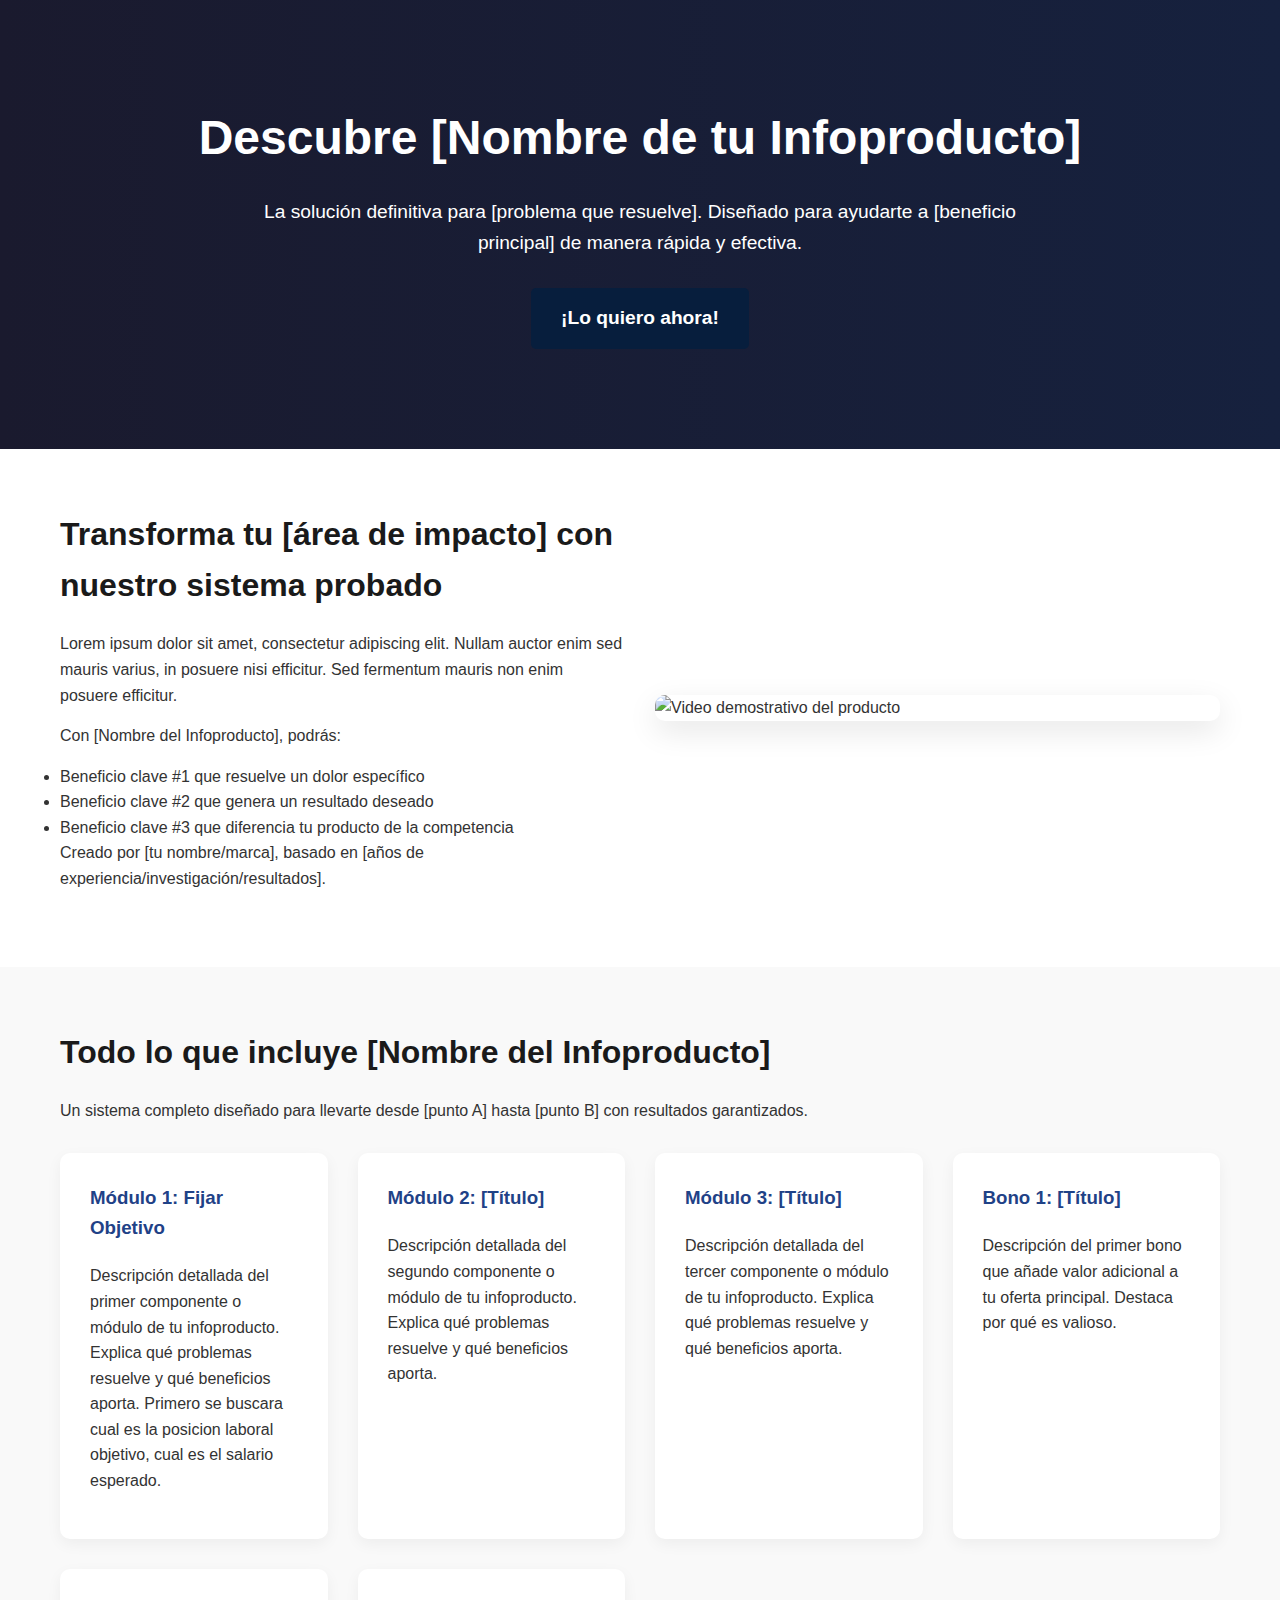
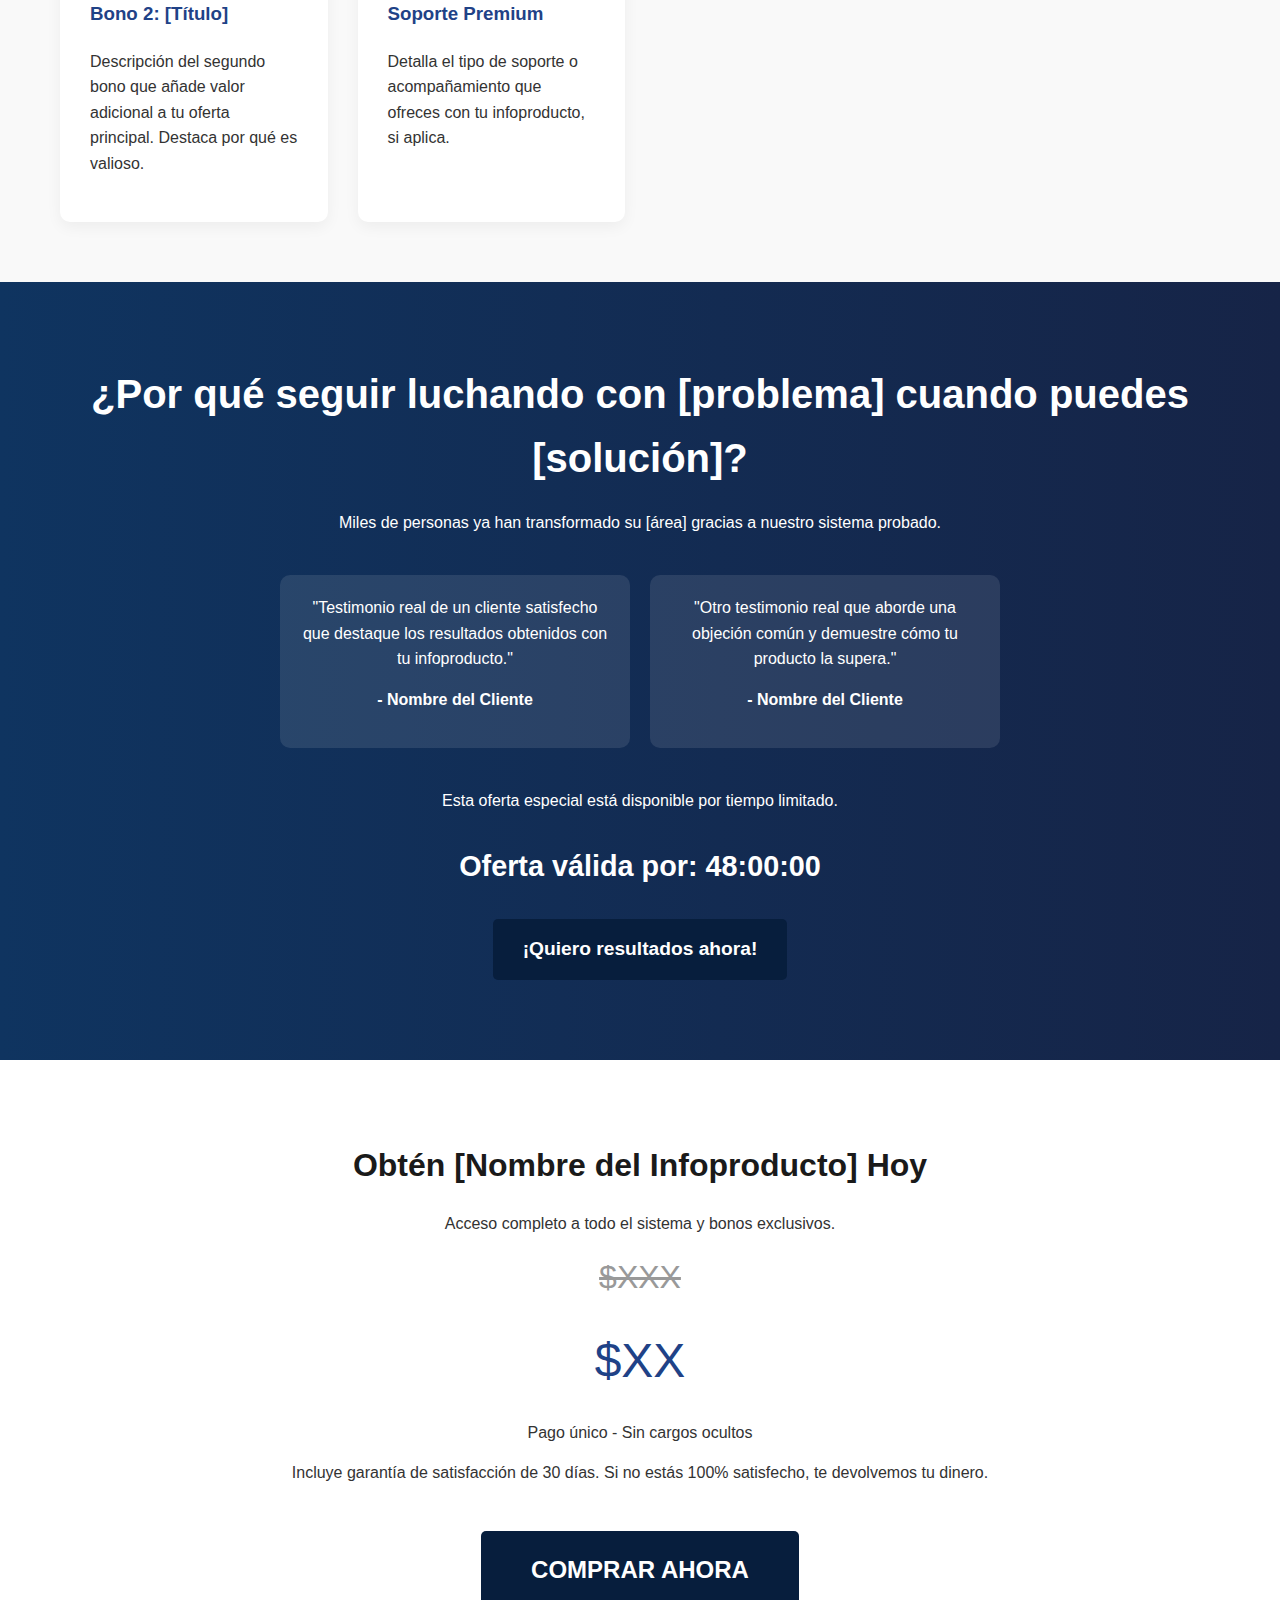
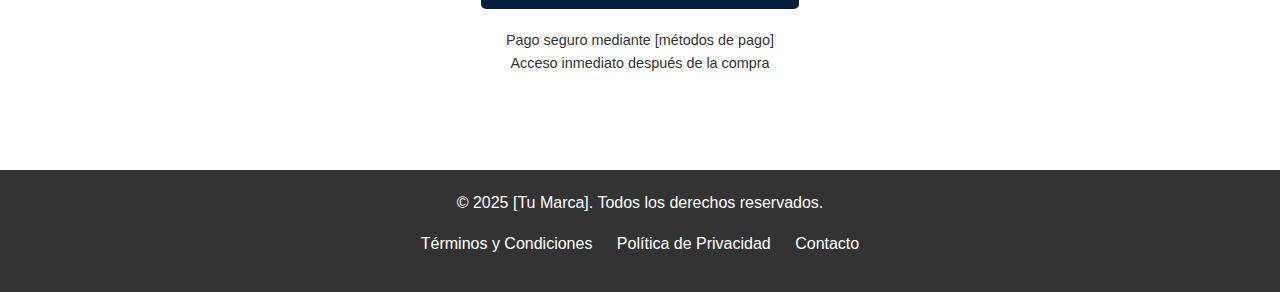
==== index.html @ cf6a6bdf "first commit" ====
<!DOCTYPE html>
<html lang="es">
<head>
    <meta charset="UTF-8">
    <meta name="viewport" content="width=device-width, initial-scale=1.0">
    <title>Tu Infoproducto - La Solución que Buscabas</title>
    <link rel="stylesheet" href="styles.css">
</head>
<body>
    <!-- Hero Section -->
    <section class="hero">
        <div class="container">
            <h1>Descubre [Nombre de tu Infoproducto]</h1>
            <p>La solución definitiva para [problema que resuelve]. Diseñado para ayudarte a [beneficio principal] de manera rápida y efectiva.</p>
            <a href="#buy" class="btn">¡Lo quiero ahora!</a>
        </div>
    </section>
    
    <!-- Product Section -->
    <section id="product">
        <div class="container">
            <div class="product">
                <div class="product-info">
                    <h2>Transforma tu [área de impacto] con nuestro sistema probado</h2>
                    <p>Lorem ipsum dolor sit amet, consectetur adipiscing elit. Nullam auctor enim sed mauris varius, in posuere nisi efficitur. Sed fermentum mauris non enim posuere efficitur.</p>
                    <p>Con [Nombre del Infoproducto], podrás:</p>
                    <ul>
                        <li>Beneficio clave #1 que resuelve un dolor específico</li>
                        <li>Beneficio clave #2 que genera un resultado deseado</li>
                        <li>Beneficio clave #3 que diferencia tu producto de la competencia</li>
                    </ul>
                    <p>Creado por [tu nombre/marca], basado en [años de experiencia/investigación/resultados].</p>
                </div>
                <div class="product-video">
                    <!-- Aquí puedes insertar tu video demostrativo -->
                    <img src="/api/placeholder/600/400" alt="Video demostrativo del producto" style="width: 100%; height: auto;">
                    <!-- Cuando tengas tu video, reemplaza la imagen por:
                    <iframe width="560" height="315" src="https://www.youtube.com/embed/tu-id-de-video" frameborder="0" allow="accelerometer; autoplay; clipboard-write; encrypted-media; gyroscope; picture-in-picture" allowfullscreen></iframe>
                    -->
                </div>
            </div>
        </div>
    </section>
    
    <!-- Details Section -->
    <section id="details" class="details">
        <div class="container">
            <h2>Todo lo que incluye [Nombre del Infoproducto]</h2>
            <p>Un sistema completo diseñado para llevarte desde [punto A] hasta [punto B] con resultados garantizados.</p>
            
            <div class="features">
                <div class="feature">
                    <h3>Módulo 1: Fijar Objetivo</h3>
                    <p>Descripción detallada del primer componente o módulo de tu infoproducto. Explica qué problemas resuelve y qué beneficios aporta.
                        Primero se buscara cual es la posicion laboral objetivo, cual es el salario esperado.
                    </p>
                </div>
                <div class="feature">
                    <h3>Módulo 2: [Título]</h3>
                    <p>Descripción detallada del segundo componente o módulo de tu infoproducto. Explica qué problemas resuelve y qué beneficios aporta.</p>
                </div>
                <div class="feature">
                    <h3>Módulo 3: [Título]</h3>
                    <p>Descripción detallada del tercer componente o módulo de tu infoproducto. Explica qué problemas resuelve y qué beneficios aporta.</p>
                </div>
                <div class="feature">
                    <h3>Bono 1: [Título]</h3>
                    <p>Descripción del primer bono que añade valor adicional a tu oferta principal. Destaca por qué es valioso.</p>
                </div>
                <div class="feature">
                    <h3>Bono 2: [Título]</h3>
                    <p>Descripción del segundo bono que añade valor adicional a tu oferta principal. Destaca por qué es valioso.</p>
                </div>
                <div class="feature">
                    <h3>Soporte Premium</h3>
                    <p>Detalla el tipo de soporte o acompañamiento que ofreces con tu infoproducto, si aplica.</p>
                </div>
            </div>
        </div>
    </section>
    
    <!-- Hook Section -->
    <section id="hook" class="hook">
        <div class="container">
            <h2>¿Por qué seguir luchando con [problema] cuando puedes [solución]?</h2>
            <p>Miles de personas ya han transformado su [área] gracias a nuestro sistema probado.</p>
            
            <div class="testimonials">
                <div class="testimonial">
                    <p>"Testimonio real de un cliente satisfecho que destaque los resultados obtenidos con tu infoproducto."</p>
                    <p><strong>- Nombre del Cliente</strong></p>
                </div>
                <div class="testimonial">
                    <p>"Otro testimonio real que aborde una objeción común y demuestre cómo tu producto la supera."</p>
                    <p><strong>- Nombre del Cliente</strong></p>
                </div>
            </div>
            
            <p>Esta oferta especial está disponible por tiempo limitado.</p>
            <div class="countdown">
                Oferta válida por: 48:00:00
            </div>
            
            <a href="#buy" class="btn">¡Quiero resultados ahora!</a>
        </div>
    </section>
    
    <!-- Buy Section -->
    <section id="buy" class="buy">
        <div class="container">
            <h2>Obtén [Nombre del Infoproducto] Hoy</h2>
            <p>Acceso completo a todo el sistema y bonos exclusivos.</p>
            
            <div class="price-container">
                <span class="original-price">$XXX</span>
                <div class="price">$XX</div>
                <p>Pago único - Sin cargos ocultos</p>
            </div>
            
            <p>Incluye garantía de satisfacción de 30 días. Si no estás 100% satisfecho, te devolvemos tu dinero.</p>
            
            <a href="https://tupagina.com/pago" class="btn cta-btn">COMPRAR AHORA</a>
            
            <p style="margin-top: 20px; font-size: 0.9rem;">Pago seguro mediante [métodos de pago]<br>Acceso inmediato después de la compra</p>
        </div>
    </section>
    
    <!-- Footer -->
    <footer>
        <div class="container">
            <p>© 2025 [Tu Marca]. Todos los derechos reservados.</p>
            <p>
                <a href="#">Términos y Condiciones</a>
                <a href="#">Política de Privacidad</a>
                <a href="#">Contacto</a>
            </p>
        </div>
    </footer>

    <script src="scripts.js"></script>
</body>
</html>
---- styles.css ----
/* Estilos generales */
* {
    margin: 0;
    padding: 0;
    box-sizing: border-box;
    font-family: 'Segoe UI', Tahoma, Geneva, Verdana, sans-serif;
}

body {
    color: #333;
    line-height: 1.6;
}

.container {
    max-width: 1200px;
    margin: 0 auto;
    padding: 0 20px;
}

section {
    padding: 60px 0;
}

h1, h2, h3 {
    margin-bottom: 20px;
    color: #1a1a1a;
}

h1 {
    font-size: 2.5rem;
}

h2 {
    font-size: 2rem;
}

p {
    margin-bottom: 15px;
}

.btn {
    display: inline-block;
    background-color: #071e3d;
    color: white;
    padding: 15px 30px;
    text-decoration: none;
    font-weight: bold;
    border-radius: 5px;
    font-size: 1.2rem;
    transition: all 0.3s ease;
    border: none;
    cursor: pointer;
    text-align: center;
}

.btn:hover {
    background-color: #1f4287;
    transform: translateY(-3px);
    box-shadow: 0 5px 15px rgba(0,0,0,0.2);
}

/* Estilos del hero */
.hero {
    background: linear-gradient(to right, #1a1a2e, #16213e);
    color: white;
    text-align: center;
    padding: 100px 0;
}

.hero h1 {
    color: white;
    font-size: 3rem;
    margin-bottom: 20px;
}

.hero p {
    font-size: 1.2rem;
    max-width: 800px;
    margin: 0 auto 30px;
}

/* Sección del producto */
.product {
    display: flex;
    flex-wrap: wrap;
    align-items: center;
    justify-content: space-between;
    gap: 30px;
}

.product-info {
    flex: 1;
    min-width: 300px;
}

.product-video {
    flex: 1;
    min-width: 300px;
    border-radius: 10px;
    overflow: hidden;
    box-shadow: 0 10px 30px rgba(0,0,0,0.1);
}

/* Sección de detalles */
.details {
    background-color: #f9f9f9;
}

.features {
    display: grid;
    grid-template-columns: repeat(auto-fit, minmax(250px, 1fr));
    gap: 30px;
    margin-top: 30px;
}

.feature {
    background-color: white;
    padding: 30px;
    border-radius: 10px;
    box-shadow: 0 5px 15px rgba(0,0,0,0.05);
    transition: transform 0.3s ease;
}

.feature:hover {
    transform: translateY(-10px);
}

.feature h3 {
    color: #1f4287;
}

/* Sección de gancho */
.hook {
    text-align: center;
    background: linear-gradient(to right, #0f3460, #162447);
    color: white;
    padding: 80px 0;
}

.hook h2 {
    color: white;
    font-size: 2.5rem;
}

.testimonials {
    display: flex;
    flex-wrap: wrap;
    justify-content: center;
    gap: 20px;
    margin: 40px 0;
}

.testimonial {
    background-color: rgba(255, 255, 255, 0.1);
    padding: 20px;
    border-radius: 10px;
    max-width: 350px;
}

.countdown {
    margin: 30px 0;
    font-size: 1.8rem;
    font-weight: bold;
}

/* Sección de compra */
.buy {
    text-align: center;
    padding: 80px 0;
}

.price {
    font-size: 3rem;
    margin: 20px 0;
    color: #1f4287;
}

.original-price {
    text-decoration: line-through;
    color: #999;
    font-size: 2rem;
}

.cta-btn {
    font-size: 1.5rem;
    padding: 20px 50px;
    margin-top: 30px;
}

/* Footer */
footer {
    background-color: #333;
    color: white;
    padding: 20px 0;
    text-align: center;
}

footer a {
    color: white;
    margin: 0 10px;
    text-decoration: none;
}

/* Responsive */
@media (max-width: 768px) {
    section {
        padding: 40px 0;
    }
    
    h1 {
        font-size: 2rem;
    }
    
    h2 {
        font-size: 1.5rem;
    }
    
    .hero {
        padding: 60px 0;
    }
    
    .product {
        flex-direction: column;
    }
    
    .cta-btn {
        padding: 15px 30px;
    }
}
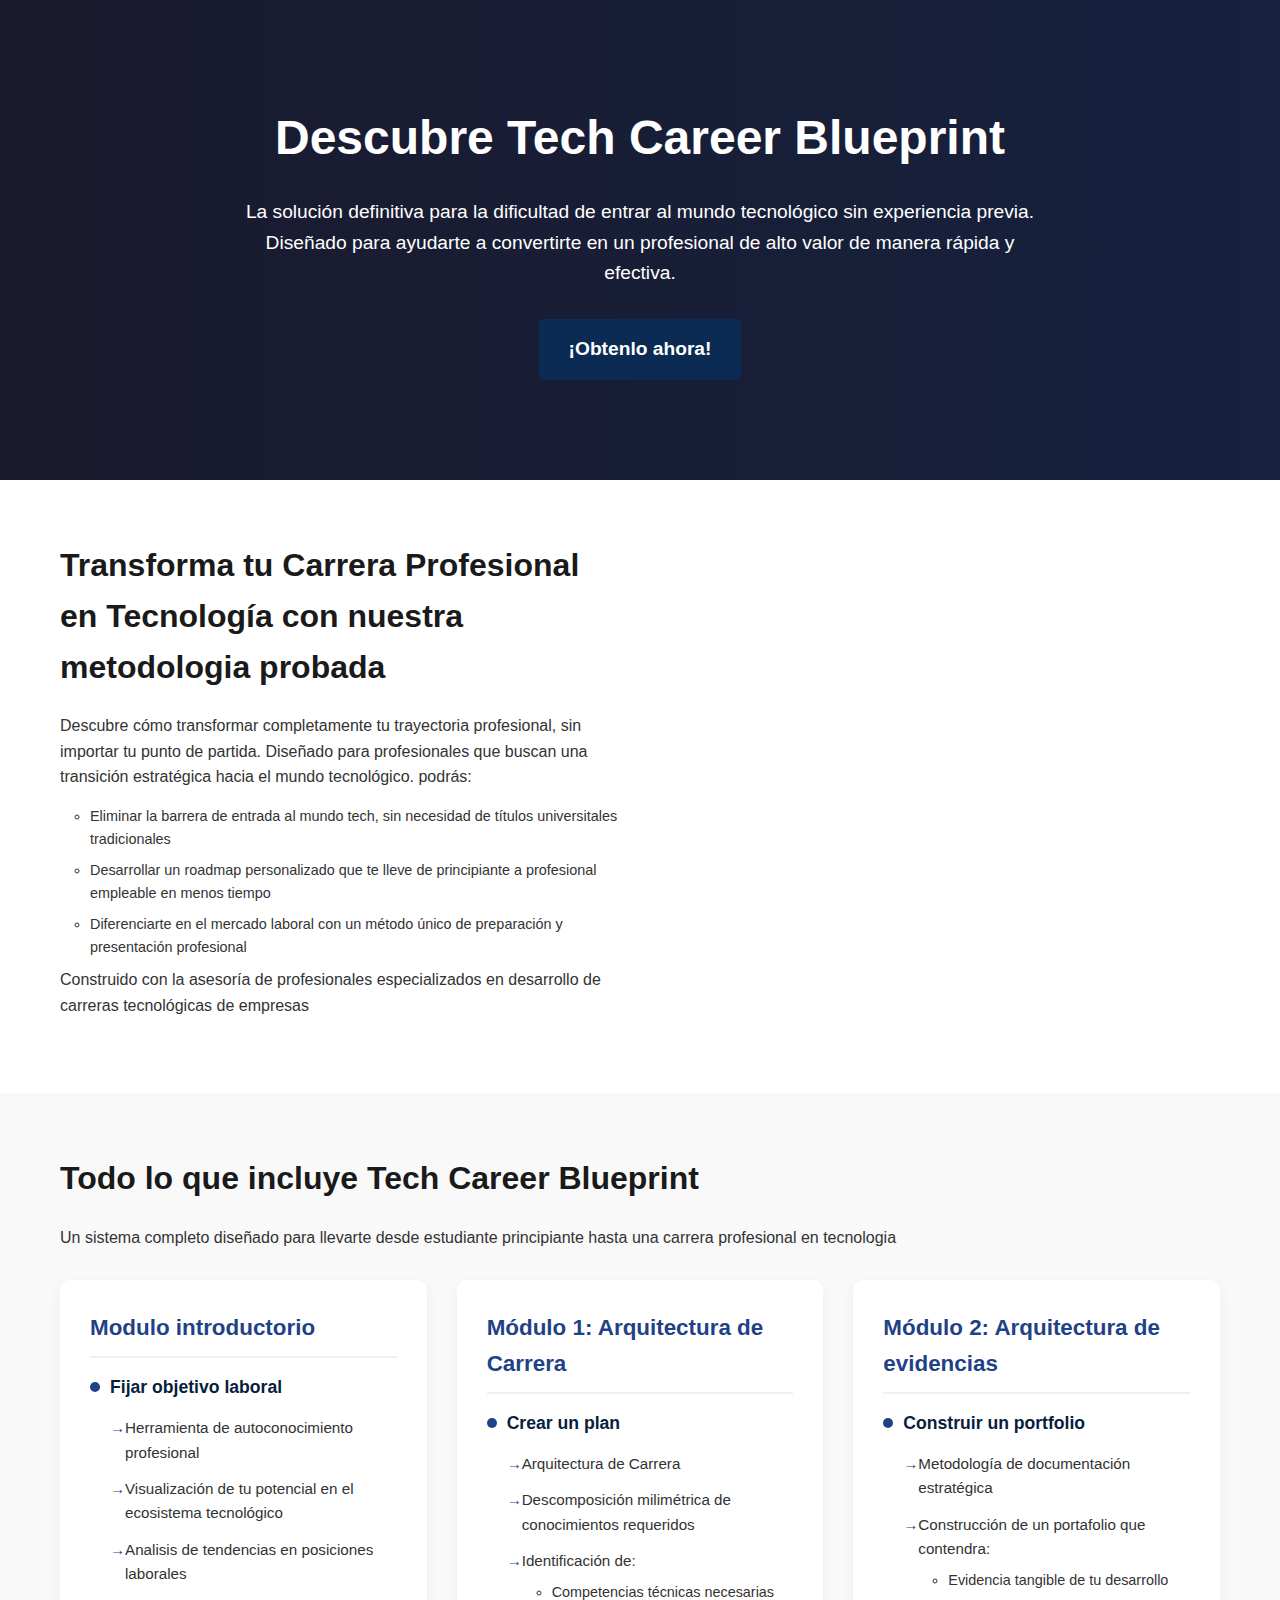
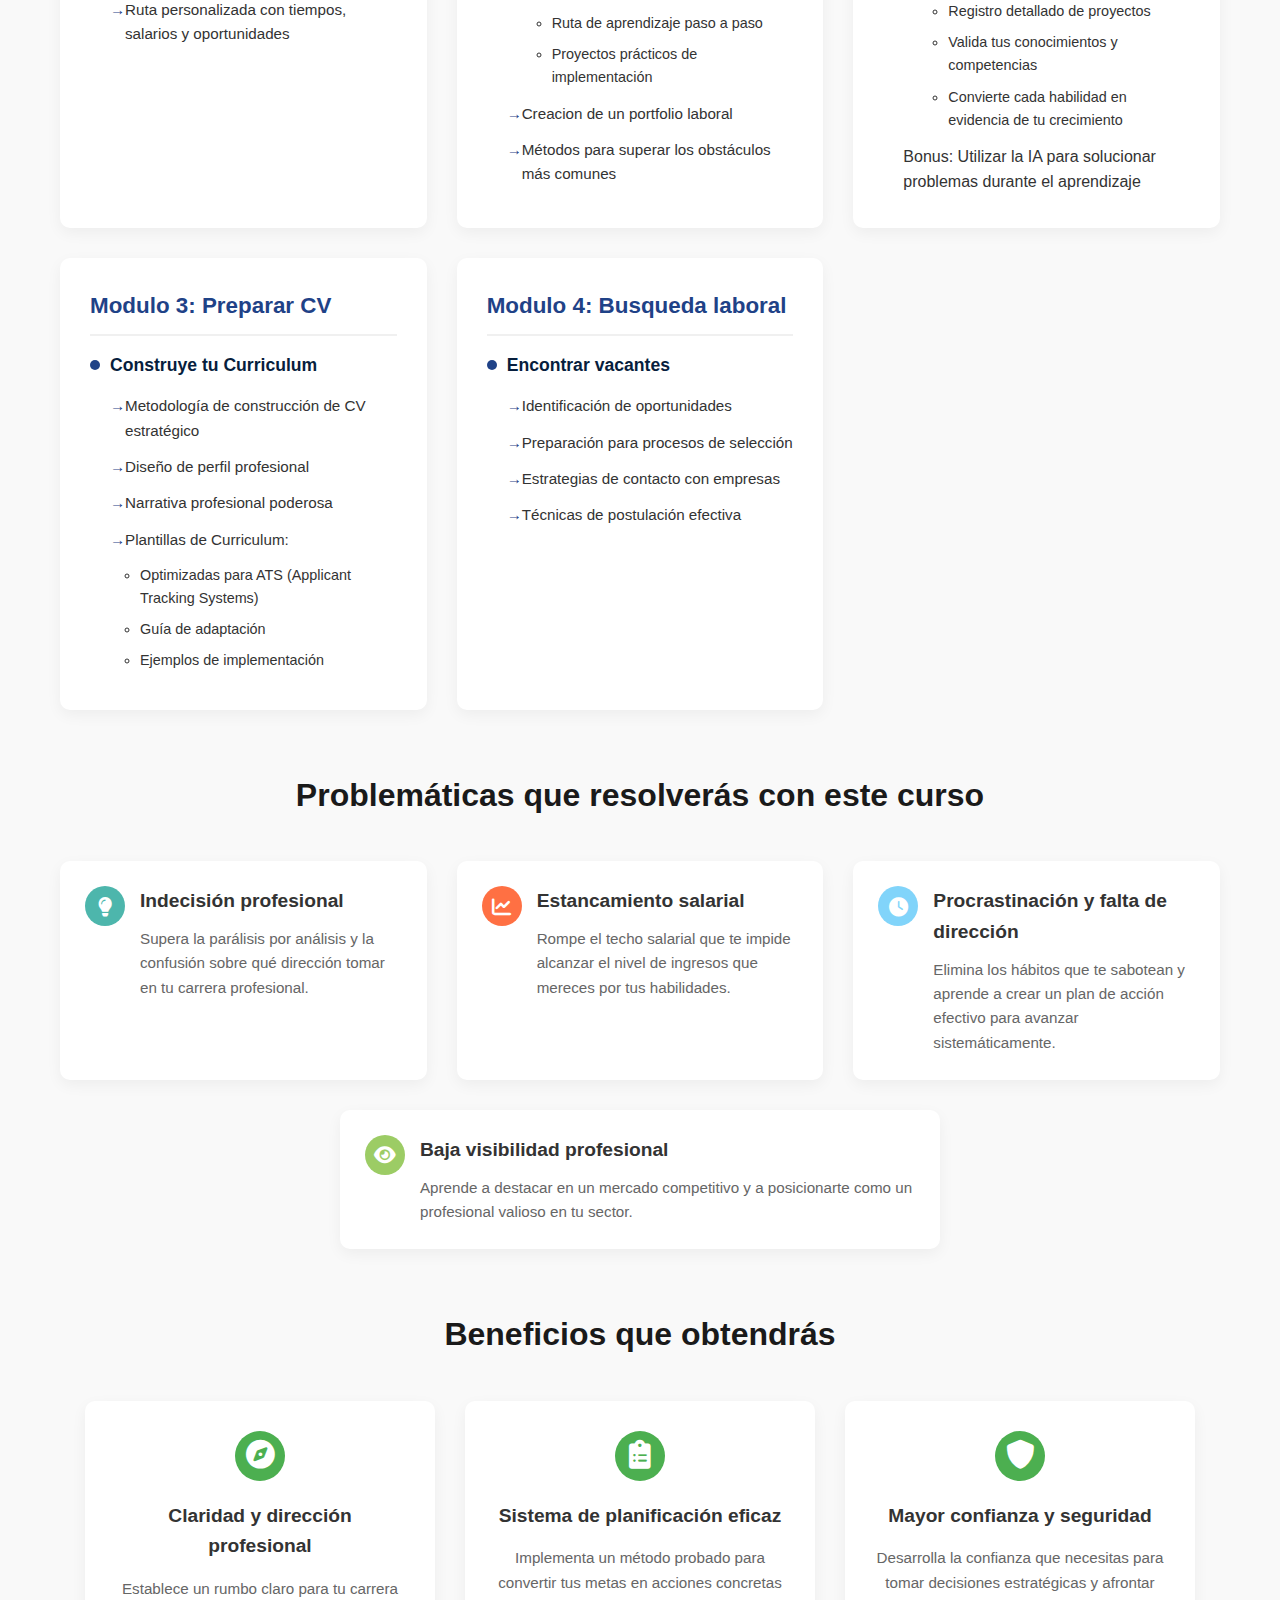
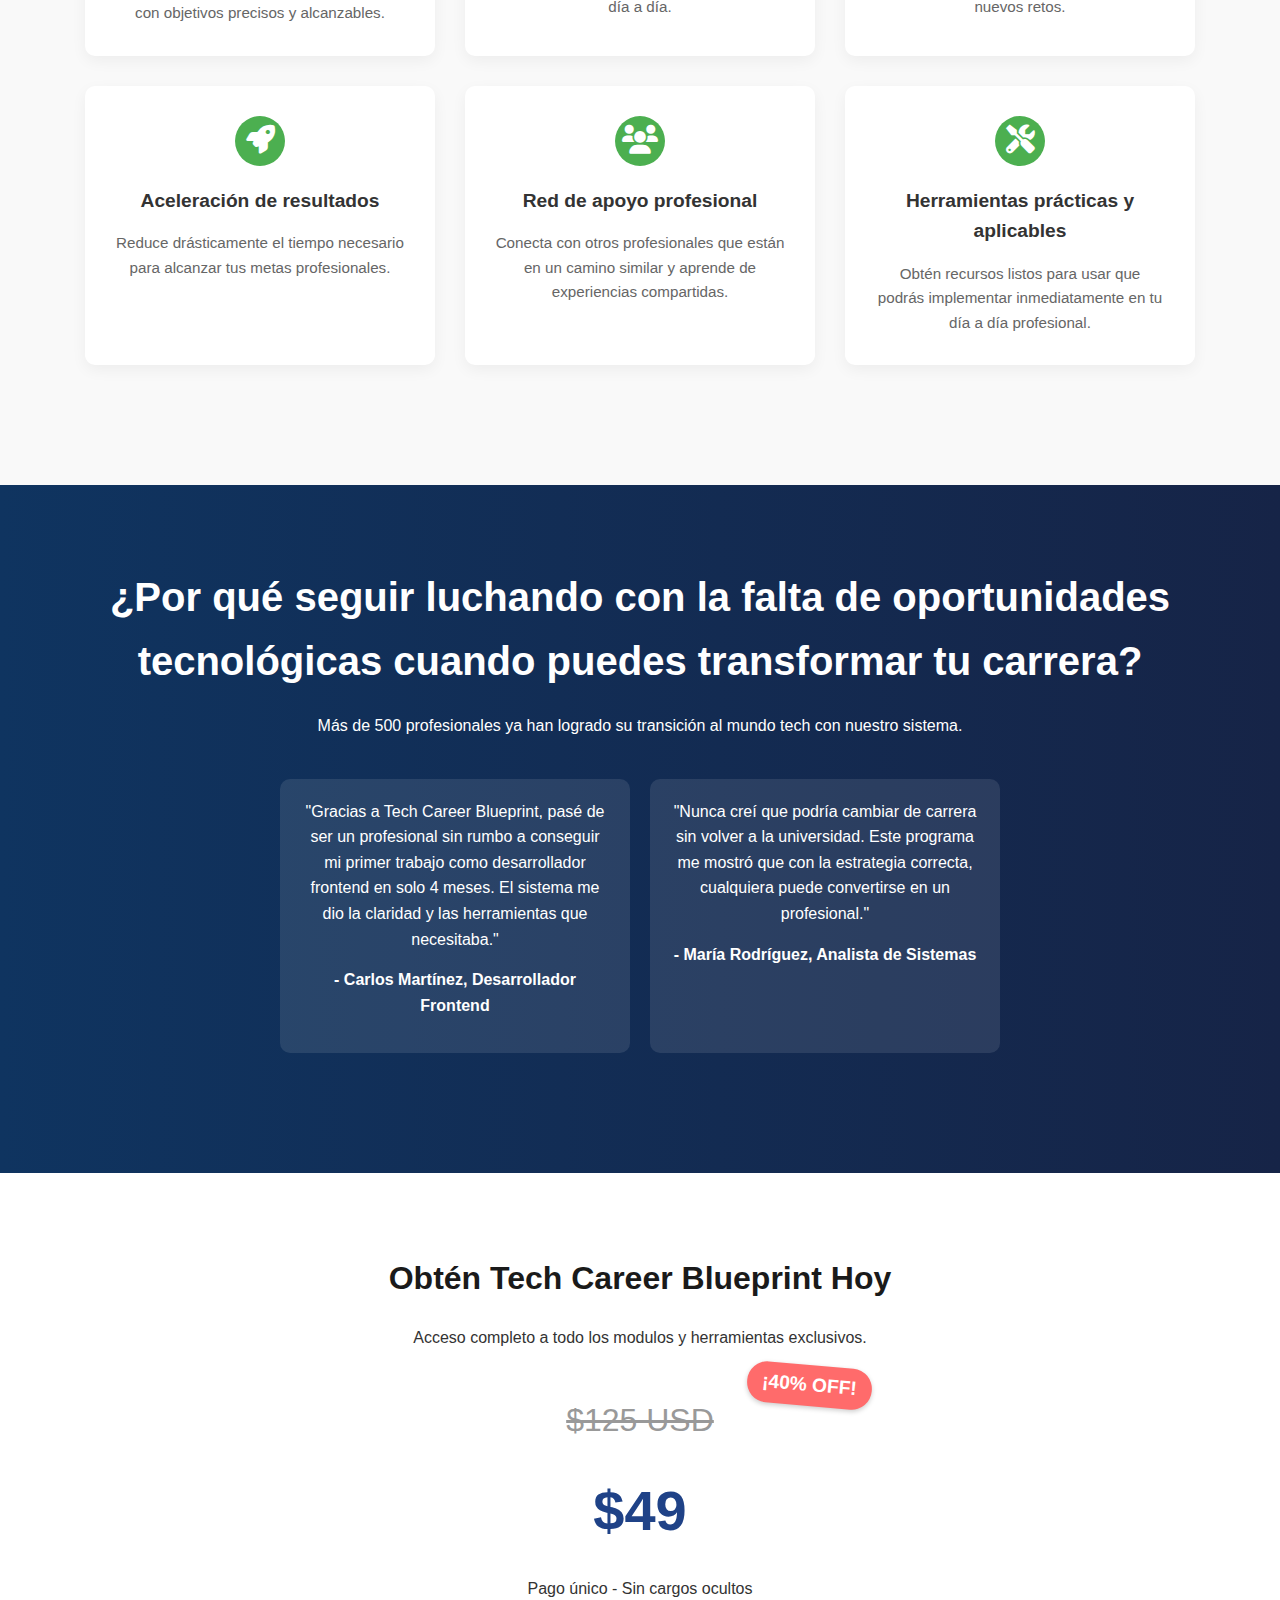
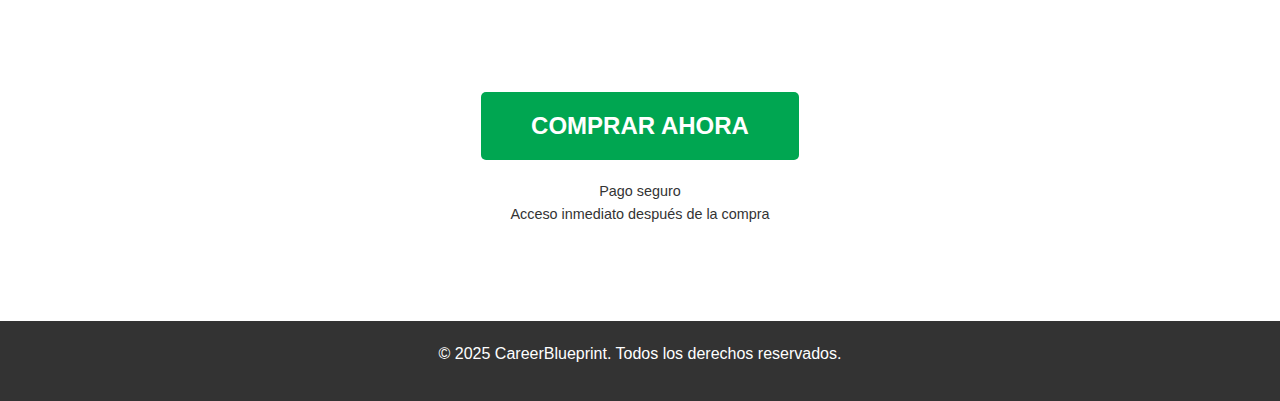
==== commit 72d81509: "pagina con checkout listo" ====
--- a/index.html
+++ b/index.html
@@ -5,14 +5,18 @@
     <meta name="viewport" content="width=device-width, initial-scale=1.0">
     <title>Tu Infoproducto - La Solución que Buscabas</title>
     <link rel="stylesheet" href="styles.css">
+    <!-- En el <head> de tu HTML -->
+<link rel="stylesheet" href="https://cdnjs.cloudflare.com/ajax/libs/font-awesome/6.0.0/css/all.min.css">
+
+
 </head>
 <body>
     <!-- Hero Section -->
     <section class="hero">
         <div class="container">
-            <h1>Descubre [Nombre de tu Infoproducto]</h1>
-            <p>La solución definitiva para [problema que resuelve]. Diseñado para ayudarte a [beneficio principal] de manera rápida y efectiva.</p>
-            <a href="#buy" class="btn">¡Lo quiero ahora!</a>
+            <h1>Descubre Tech Career Blueprint</h1>
+            <p>La solución definitiva para la dificultad de entrar al mundo tecnológico sin experiencia previa. Diseñado para ayudarte a convertirte en un profesional de alto valor de manera rápida y efectiva.</p>
+            <a href="#buy" class="btn-nav">¡Obtenlo ahora!</a>
         </div>
     </section>
     
@@ -21,22 +25,18 @@
         <div class="container">
             <div class="product">
                 <div class="product-info">
-                    <h2>Transforma tu [área de impacto] con nuestro sistema probado</h2>
-                    <p>Lorem ipsum dolor sit amet, consectetur adipiscing elit. Nullam auctor enim sed mauris varius, in posuere nisi efficitur. Sed fermentum mauris non enim posuere efficitur.</p>
-                    <p>Con [Nombre del Infoproducto], podrás:</p>
-                    <ul>
-                        <li>Beneficio clave #1 que resuelve un dolor específico</li>
-                        <li>Beneficio clave #2 que genera un resultado deseado</li>
-                        <li>Beneficio clave #3 que diferencia tu producto de la competencia</li>
+                    <h2>Transforma tu Carrera Profesional en Tecnología con nuestra metodologia probada</h2>
+                    <p>Descubre cómo transformar completamente tu trayectoria profesional, sin importar tu punto de partida. Diseñado para profesionales que buscan una transición estratégica hacia el mundo tecnológico. podrás:</p>
+                    <ul class="submodule-list">
+                        <li>Eliminar la barrera de entrada al mundo tech, sin necesidad de títulos universitales tradicionales</li>
+
+                        <li>Desarrollar un roadmap personalizado que te lleve de principiante a profesional empleable en menos tiempo</li>
+
+                        <li>Diferenciarte en el mercado laboral con un método único de preparación y presentación profesional</li>
                     </ul>
-                    <p>Creado por [tu nombre/marca], basado en [años de experiencia/investigación/resultados].</p>
+                    <p>Construido con la asesoría de profesionales especializados en desarrollo de carreras tecnológicas de empresas</p>
                 </div>
                 <div class="product-video">
-                    <!-- Aquí puedes insertar tu video demostrativo -->
-                    <img src="/api/placeholder/600/400" alt="Video demostrativo del producto" style="width: 100%; height: auto;">
-                    <!-- Cuando tengas tu video, reemplaza la imagen por:
-                    <iframe width="560" height="315" src="https://www.youtube.com/embed/tu-id-de-video" frameborder="0" allow="accelerometer; autoplay; clipboard-write; encrypted-media; gyroscope; picture-in-picture" allowfullscreen></iframe>
-                    -->
                 </div>
             </div>
         </div>
@@ -45,35 +45,170 @@
     <!-- Details Section -->
     <section id="details" class="details">
         <div class="container">
-            <h2>Todo lo que incluye [Nombre del Infoproducto]</h2>
-            <p>Un sistema completo diseñado para llevarte desde [punto A] hasta [punto B] con resultados garantizados.</p>
+            <h2>Todo lo que incluye Tech Career Blueprint</h2>
+            <p>Un sistema completo diseñado para llevarte desde estudiante principiante hasta una carrera profesional en tecnologia</p>
             
             <div class="features">
                 <div class="feature">
-                    <h3>Módulo 1: Fijar Objetivo</h3>
-                    <p>Descripción detallada del primer componente o módulo de tu infoproducto. Explica qué problemas resuelve y qué beneficios aporta.
-                        Primero se buscara cual es la posicion laboral objetivo, cual es el salario esperado.
-                    </p>
-                </div>
-                <div class="feature">
-                    <h3>Módulo 2: [Título]</h3>
-                    <p>Descripción detallada del segundo componente o módulo de tu infoproducto. Explica qué problemas resuelve y qué beneficios aporta.</p>
-                </div>
-                <div class="feature">
-                    <h3>Módulo 3: [Título]</h3>
-                    <p>Descripción detallada del tercer componente o módulo de tu infoproducto. Explica qué problemas resuelve y qué beneficios aporta.</p>
-                </div>
-                <div class="feature">
-                    <h3>Bono 1: [Título]</h3>
-                    <p>Descripción del primer bono que añade valor adicional a tu oferta principal. Destaca por qué es valioso.</p>
-                </div>
-                <div class="feature">
-                    <h3>Bono 2: [Título]</h3>
-                    <p>Descripción del segundo bono que añade valor adicional a tu oferta principal. Destaca por qué es valioso.</p>
-                </div>
-                <div class="feature">
-                    <h3>Soporte Premium</h3>
-                    <p>Detalla el tipo de soporte o acompañamiento que ofreces con tu infoproducto, si aplica.</p>
+                    <h3>Modulo introductorio</h3>
+
+                    <div class="module-content">
+                        <h4>Fijar objetivo laboral</h4>
+                        <ul class="module-list">
+                            <li>Herramienta de autoconocimiento profesional</li>
+                            <li>Visualización de tu potencial en el ecosistema tecnológico</li>
+                            <li>Analisis de tendencias en posiciones laborales</li>
+                            <li>Ruta personalizada con tiempos, salarios y oportunidades</li>
+                        </ul>
+                    </div>
+                </div>
+                <div class="feature">
+                    <h3>Módulo 1: Arquitectura de Carrera</h3>
+                    <div class="module-content">
+                        <h4>Crear un plan </h4>
+                        <ul class="module-list">
+                            <li>Arquitectura de Carrera</li>
+                            <li>Descomposición milimétrica de conocimientos requeridos</li>
+                            <li>Identificación de:
+                                <ul class="submodule-list">
+                                    <li>Competencias técnicas necesarias</li>
+                                    <li>Ruta de aprendizaje paso a paso</li>
+                                    <li>Proyectos prácticos de implementación</li>
+                                </ul>
+                            </li>
+                            <li>Creacion de un portfolio laboral</li>
+                            <li>Métodos para superar los obstáculos más comunes</li>
+                        </ul>
+                    </div>
+                </div>
+                <div class="feature">
+                    <h3>Módulo 2: Arquitectura de evidencias</h3>
+                    <div class="module-content">
+                        <h4>Construir un portfolio</h4>
+                        <ul class="module-list">
+                            <li>Metodología de documentación estratégica</li>
+                            <li>Construcción de un portafolio que contendra:
+                                <ul class="submodule-list">
+                                    <li>Evidencia tangible de tu desarrollo</li>
+                                    <li>Registro detallado de proyectos</li>
+                                    <li>Valida tus conocimientos y competencias</li>
+                                    <li>Convierte cada habilidad en evidencia de tu crecimiento</li>
+                                </ul>
+                            </li>
+                            Bonus: Utilizar la IA para solucionar problemas durante el aprendizaje 
+                        </ul>
+                    </div>
+                </div>
+                <div class="feature">
+                    <h3>Modulo 3: Preparar CV</h3>
+                    <div class="module-content">
+                        <h4>Construye tu Curriculum</h4>
+                        <ul class="module-list">
+                            <li>Metodología de construcción de CV estratégico</li>
+                            <li>Diseño de perfil profesional</li>
+                            <li>Narrativa profesional poderosa</li>
+                            <li>Plantillas de Curriculum:</li>
+                            <ul class="submodule-list">
+                                <li>Optimizadas para ATS (Applicant Tracking Systems)</li>
+                                <li>Guía de adaptación</li>
+                                <li>Ejemplos de implementación</li>
+                            </ul>
+                        </ul>
+                    </div>
+                </div>
+                <div class="feature">
+                    <h3>Modulo 4: Busqueda laboral</h3>
+                    <div class="module-content">
+                        <h4>Encontrar vacantes</h4>
+                        <ul class="module-list">
+                            <li>Identificación de oportunidades</li>
+                            <li>Preparación para procesos de selección</li>
+                            <li>Estrategias de contacto con empresas</li>
+                            <li>Técnicas de postulación efectiva</li>
+                        </ul>
+                    </div>
+                </div>
+            </div>
+            
+            <!-- Nueva sección de problemáticas -->
+            <div class="problems-section">
+                <h2>Problemáticas que resolverás con este curso</h2>
+                <div class="problems-container">
+                    <div class="problem-item">
+                        <div class="problem-icon" style="background-color: #4DB6AC;">
+                            <i class="fas fa-lightbulb"></i>
+                        </div>
+                        <div class="problem-content">
+                            <h3>Indecisión profesional</h3>
+                            <p>Supera la parálisis por análisis y la confusión sobre qué dirección tomar en tu carrera profesional.</p>
+                        </div>
+                    </div>
+                    <div class="problem-item">
+                        <div class="problem-icon" style="background-color: #FF7043;">
+                            <i class="fas fa-chart-line"></i>
+                        </div>
+                        <div class="problem-content">
+                            <h3>Estancamiento salarial</h3>
+                            <p>Rompe el techo salarial que te impide alcanzar el nivel de ingresos que mereces por tus habilidades.</p>
+                        </div>
+                    </div>
+                    <div class="problem-item">
+                        <div class="problem-icon" style="background-color: #81D4FA;">
+                            <i class="fas fa-clock"></i>
+                        </div>
+                        <div class="problem-content">
+                            <h3>Procrastinación y falta de dirección</h3>
+                            <p>Elimina los hábitos que te sabotean y aprende a crear un plan de acción efectivo para avanzar sistemáticamente.</p>
+                        </div>
+                    </div>
+                    <div class="problem-item problem-item-centered">
+                        <div class="problem-icon" style="background-color: #9CCC65;">
+                            <i class="fas fa-eye"></i>
+                        </div>
+                        <div class="problem-content">
+                            <h3>Baja visibilidad profesional</h3>
+                            <p>Aprende a destacar en un mercado competitivo y a posicionarte como un profesional valioso en tu sector.</p>
+                        </div>
+                    </div>
+                </div>
+            </div>
+
+
+            
+            <!-- Nueva sección de beneficios -->
+            <div class="benefits-section">
+                <h2>Beneficios que obtendrás</h2>
+                <div class="benefits-container">
+                    <div class="benefit-item">
+                        <div class="benefit-icon"><i class="fas fa-compass"></i></div>
+                        <h3>Claridad y dirección profesional</h3>
+                        <p>Establece un rumbo claro para tu carrera con objetivos precisos y alcanzables.</p>
+                    </div>
+                    <div class="benefit-item">
+                        <div class="benefit-icon"><i class="fas fa-clipboard-list"></i></div>
+                        <h3>Sistema de planificación eficaz</h3>
+                        <p>Implementa un método probado para convertir tus metas en acciones concretas día a día.</p>
+                    </div>
+                    <div class="benefit-item">
+                        <div class="benefit-icon"><i class="fas fa-shield-alt"></i></div>
+                        <h3>Mayor confianza y seguridad</h3>
+                        <p>Desarrolla la confianza que necesitas para tomar decisiones estratégicas y afrontar nuevos retos.</p>
+                    </div>
+                    <div class="benefit-item">
+                        <div class="benefit-icon"><i class="fas fa-rocket"></i></div>
+                        <h3>Aceleración de resultados</h3>
+                        <p>Reduce drásticamente el tiempo necesario para alcanzar tus metas profesionales.</p>
+                    </div>
+                    <div class="benefit-item">
+                        <div class="benefit-icon"><i class="fas fa-users"></i></div>
+                        <h3>Red de apoyo profesional</h3>
+                        <p>Conecta con otros profesionales que están en un camino similar y aprende de experiencias compartidas.</p>
+                    </div>
+                    <div class="benefit-item">
+                        <div class="benefit-icon"><i class="fas fa-tools"></i></div>
+                        <h3>Herramientas prácticas y aplicables</h3>
+                        <p>Obtén recursos listos para usar que podrás implementar inmediatamente en tu día a día profesional.</p>
+                    </div>
                 </div>
             </div>
         </div>
@@ -82,58 +217,46 @@
     <!-- Hook Section -->
     <section id="hook" class="hook">
         <div class="container">
-            <h2>¿Por qué seguir luchando con [problema] cuando puedes [solución]?</h2>
-            <p>Miles de personas ya han transformado su [área] gracias a nuestro sistema probado.</p>
+            <h2>¿Por qué seguir luchando con la falta de oportunidades tecnológicas cuando puedes transformar tu carrera?</h2>
+            <p>Más de 500 profesionales ya han logrado su transición al mundo tech con nuestro sistema.</p>
             
             <div class="testimonials">
                 <div class="testimonial">
-                    <p>"Testimonio real de un cliente satisfecho que destaque los resultados obtenidos con tu infoproducto."</p>
-                    <p><strong>- Nombre del Cliente</strong></p>
+                    <p>"Gracias a Tech Career Blueprint, pasé de ser un profesional sin rumbo a conseguir mi primer trabajo como desarrollador frontend en solo 4 meses. El sistema me dio la claridad y las herramientas que necesitaba."</p>
+                    <p><strong>- Carlos Martínez, Desarrollador Frontend</strong></p>
                 </div>
                 <div class="testimonial">
-                    <p>"Otro testimonio real que aborde una objeción común y demuestre cómo tu producto la supera."</p>
-                    <p><strong>- Nombre del Cliente</strong></p>
-                </div>
-            </div>
-            
-            <p>Esta oferta especial está disponible por tiempo limitado.</p>
-            <div class="countdown">
-                Oferta válida por: 48:00:00
-            </div>
-            
-            <a href="#buy" class="btn">¡Quiero resultados ahora!</a>
+                    <p>"Nunca creí que podría cambiar de carrera sin volver a la universidad. Este programa me mostró que con la estrategia correcta, cualquiera puede convertirse en un profesional."</p>
+                    <p><strong>- María Rodríguez, Analista de Sistemas</strong></p>
+                </div>
+            </div>
         </div>
     </section>
     
     <!-- Buy Section -->
     <section id="buy" class="buy">
         <div class="container">
-            <h2>Obtén [Nombre del Infoproducto] Hoy</h2>
-            <p>Acceso completo a todo el sistema y bonos exclusivos.</p>
+            <h2>Obtén Tech Career Blueprint Hoy</h2>
+            <p>Acceso completo a todo los modulos y herramientas exclusivos.</p>
             
             <div class="price-container">
-                <span class="original-price">$XXX</span>
-                <div class="price">$XX</div>
+                <span class="original-price">$125 USD</span>
+                <div class="discount-badge">¡40% OFF!</div>
+                <div class="price">$49</div>
                 <p>Pago único - Sin cargos ocultos</p>
             </div>
             
-            <p>Incluye garantía de satisfacción de 30 días. Si no estás 100% satisfecho, te devolvemos tu dinero.</p>
-            
-            <a href="https://tupagina.com/pago" class="btn cta-btn">COMPRAR AHORA</a>
-            
-            <p style="margin-top: 20px; font-size: 0.9rem;">Pago seguro mediante [métodos de pago]<br>Acceso inmediato después de la compra</p>
+            <button type="button" class="btn cta-btn" id="comprar-btn">COMPRAR AHORA</button>
+            
+            <p style="margin-top: 20px; font-size: 0.9rem;">Pago seguro <br>Acceso inmediato después de la compra</p>
         </div>
     </section>
     
     <!-- Footer -->
     <footer>
         <div class="container">
-            <p>© 2025 [Tu Marca]. Todos los derechos reservados.</p>
-            <p>
-                <a href="#">Términos y Condiciones</a>
-                <a href="#">Política de Privacidad</a>
-                <a href="#">Contacto</a>
-            </p>
+            <p>© 2025 CareerBlueprint. Todos los derechos reservados.</p>
+           
         </div>
     </footer>
 
--- a/styles.css
+++ b/styles.css
@@ -38,6 +38,21 @@
     margin-bottom: 15px;
 }
 
+.btn-nav{
+    display: inline-block;
+    background-color: #0b2b54;
+    color: white;
+    padding: 15px 30px;
+    text-decoration: none;
+    font-weight: bold;
+    border-radius: 5px;
+    font-size: 1.2rem;
+    transition: all 0.3s ease;
+    border: none;
+    cursor: pointer;
+    text-align: center;
+}
+
 .btn {
     display: inline-block;
     background-color: #071e3d;
@@ -108,9 +123,10 @@
 
 .features {
     display: grid;
-    grid-template-columns: repeat(auto-fit, minmax(250px, 1fr));
+    grid-template-columns: repeat(auto-fit, minmax(330px, 1fr));
     gap: 30px;
     margin-top: 30px;
+    margin-bottom: 60px;
 }
 
 .feature {
@@ -127,6 +143,213 @@
 
 .feature h3 {
     color: #1f4287;
+    font-size: 1.4rem;
+    margin-bottom: 15px;
+    padding-bottom: 10px;
+    border-bottom: 2px solid #f0f0f0;
+}
+
+/* Estilos para las cards de módulos */
+.module-content {
+    display: flex;
+    flex-direction: column;
+}
+
+.module-content h4 {
+    color: #071e3d;
+    margin-bottom: 15px;
+    font-size: 1.1rem;
+    position: relative;
+    padding-left: 20px;
+}
+
+.module-content h4:before {
+    content: '';
+    position: absolute;
+    left: 0;
+    top: 50%;
+    transform: translateY(-50%);
+    width: 10px;
+    height: 10px;
+    background-color: #1f4287;
+    border-radius: 50%;
+}
+
+.module-list {
+    list-style-type: none;
+    padding-left: 20px;
+}
+
+.module-list li {
+    position: relative;
+    padding-left: 15px;
+    margin-bottom: 12px;
+    font-size: 0.95rem;
+}
+
+.problem-item-centered {
+    grid-column: 1 / -1;  /* Ocupa todo el ancho */
+    justify-content: center;
+    margin: 0 auto;
+    max-width: 600px;
+}
+
+.problems-container {
+    grid-template-columns: repeat(3, 1fr);
+    grid-template-rows: auto auto;
+}
+
+.module-list li {
+    position: relative;
+    padding-left: 15px;
+    margin-bottom: 12px;
+    font-size: 0.95rem;
+    list-style-type: none;
+}
+
+.module-list li:before {
+    content: '→';
+    position: absolute;
+    left: 0;
+    color: #1f4287;
+}
+
+.submodule-list {
+    margin-top: 8px;
+    margin-left: 10px;
+}
+
+.submodule-list li {
+    position: relative;
+    padding-left: 0;
+    margin-bottom: 8px;
+    font-size: 0.9rem;
+    list-style-type: circle;
+    margin-left: 20px;
+}
+
+.submodule-list li:before {
+    content: none;
+}
+
+/* Estilos para la sección de problemáticas */
+.problems-section {
+    margin: 60px 0;
+    text-align: center;
+}
+
+.problems-section h2 {
+    margin-bottom: 40px;
+}
+
+.problems-container {
+    display: grid;
+    grid-template-columns: repeat(auto-fit, minmax(280px, 1fr));
+    gap: 30px;
+}
+
+.problem-item {
+    display: flex;
+    align-items: flex-start;
+    text-align: left;
+    background-color: white;
+    padding: 25px;
+    border-radius: 10px;
+    box-shadow: 0 5px 15px rgba(0,0,0,0.05);
+}
+
+.problem-icon {
+    flex-shrink: 0;
+    width: 40px;
+    height: 40px;
+    background-color: #ff6b6b;
+    border-radius: 50%;
+    display: flex;
+    align-items: center;
+    justify-content: center;
+    margin-right: 15px;
+    color: white;
+    font-weight: bold;
+    font-size: 1.2rem;
+}
+
+.problem-content h3 {
+    margin-bottom: 10px;
+    font-size: 1.2rem;
+    color: #333;
+}
+
+.problem-content p {
+    color: #666;
+    font-size: 0.95rem;
+    margin-bottom: 0;
+}
+
+/* Estilos para la sección de beneficios */
+.benefits-section {
+    margin: 60px 0;
+    text-align: center;
+}
+
+.benefits-section h2 {
+    margin-bottom: 40px;
+}
+
+.benefits-container {
+    display: flex;
+    flex-wrap: wrap;
+    justify-content: center;
+    gap: 30px;
+}
+
+.benefits-container .benefit-item {
+    flex-basis: calc(33.333% - 30px);
+    max-width: 350px;
+}
+
+/* Si el número de items es par o impar */
+.benefits-container .benefit-item:nth-child(4),
+.benefits-container .benefit-item:nth-child(5),
+.benefits-container .benefit-item:nth-child(6) {
+    flex-basis: calc(33.333% - 30px);
+}
+
+.benefit-item {
+    background-color: white;
+    padding: 30px;
+    border-radius: 10px;
+    box-shadow: 0 5px 15px rgba(0,0,0,0.05);
+    text-align: center;
+    transition: transform 0.3s ease;
+}
+
+.benefit-item:hover {
+    transform: translateY(-10px);
+}
+
+.benefit-icon {
+    width: 50px;
+    height: 50px;
+    background-color: #4caf50;
+    color: white;
+    font-size: 1.8rem;
+    border-radius: 50%;
+    display: flex;
+    align-items: center;
+    justify-content: center;
+    margin: 0 auto 20px;
+}
+
+.benefit-item h3 {
+    font-size: 1.2rem;
+    margin-bottom: 15px;
+    color: #333;
+}
+
+.benefit-item p {
+    color: #666;
+    font-size: 0.95rem;
+    margin-bottom: 0;
 }
 
 /* Sección de gancho */
@@ -169,8 +392,16 @@
     padding: 80px 0;
 }
 
+/* Estilos para el contenedor de precios y badge de descuento */
+.price-container {
+    position: relative;
+    margin: 30px 0;
+    padding: 15px 0;
+}
+
 .price {
-    font-size: 3rem;
+    font-size: 3.5rem;
+    font-weight: bold;
     margin: 20px 0;
     color: #1f4287;
 }
@@ -181,10 +412,47 @@
     font-size: 2rem;
 }
 
+/* Badge de descuento */
+.discount-badge {
+    position: absolute;
+    top: -15px;
+    right: 30%;
+    background-color: #ff6b6b;
+    color: white;
+    font-weight: bold;
+    font-size: 1.2rem;
+    padding: 5px 15px;
+    border-radius: 20px;
+    transform: rotate(5deg);
+    box-shadow: 0 2px 5px rgba(0,0,0,0.2);
+    animation: pulse 2s infinite;
+    z-index: 2;
+}
+
+@keyframes pulse {
+    0% {
+        transform: rotate(5deg) scale(1);
+    }
+    50% {
+        transform: rotate(5deg) scale(1.05);
+    }
+    100% {
+        transform: rotate(5deg) scale(1);
+    }
+}
+
 .cta-btn {
     font-size: 1.5rem;
     padding: 20px 50px;
     margin-top: 30px;
+    background-color: #00a651;
+    transition: all 0.3s ease;
+}
+
+.cta-btn:hover {
+    background-color: #008f45;
+    transform: translateY(-3px) scale(1.05);
+    box-shadow: 0 10px 20px rgba(0,0,0,0.15);
 }
 
 /* Footer */
@@ -226,4 +494,35 @@
     .cta-btn {
         padding: 15px 30px;
     }
+    
+    .module-content h4 {
+        font-size: 1rem;
+    }
+    
+    .module-list li {
+        font-size: 0.9rem;
+    }
+    
+    .problem-item, .benefit-item {
+        padding: 20px;
+    }
+    
+    .problems-container, .benefits-container {
+        gap: 20px;
+    }
+    
+    .discount-badge {
+        right: 20%;
+        font-size: 1rem;
+    }
+    
+    /* Cambios para que las cards de beneficios se muestren una debajo de otra */
+    .benefits-container .benefit-item,
+    .benefits-container .benefit-item:nth-child(4),
+    .benefits-container .benefit-item:nth-child(5),
+    .benefits-container .benefit-item:nth-child(6) {
+        flex-basis: 100%;
+        max-width: 100%;
+        margin-bottom: 20px;
+    }
 }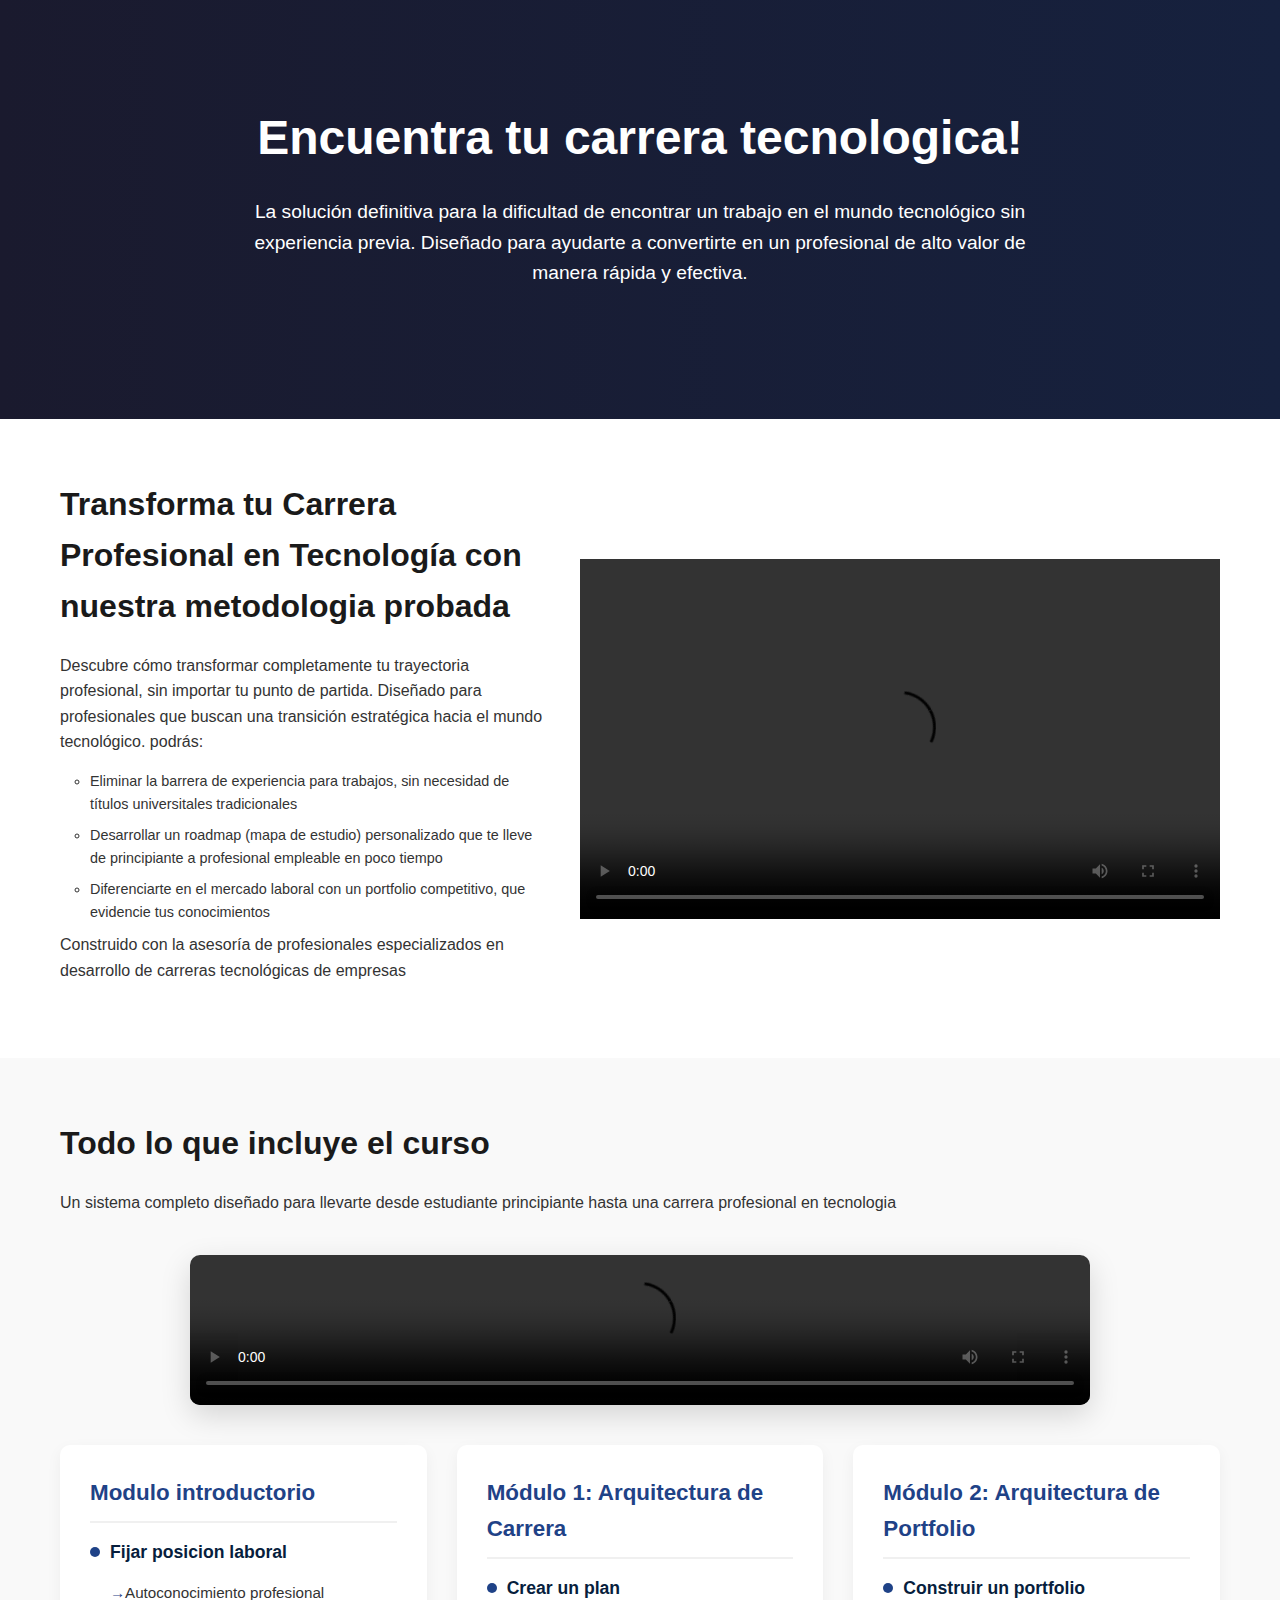
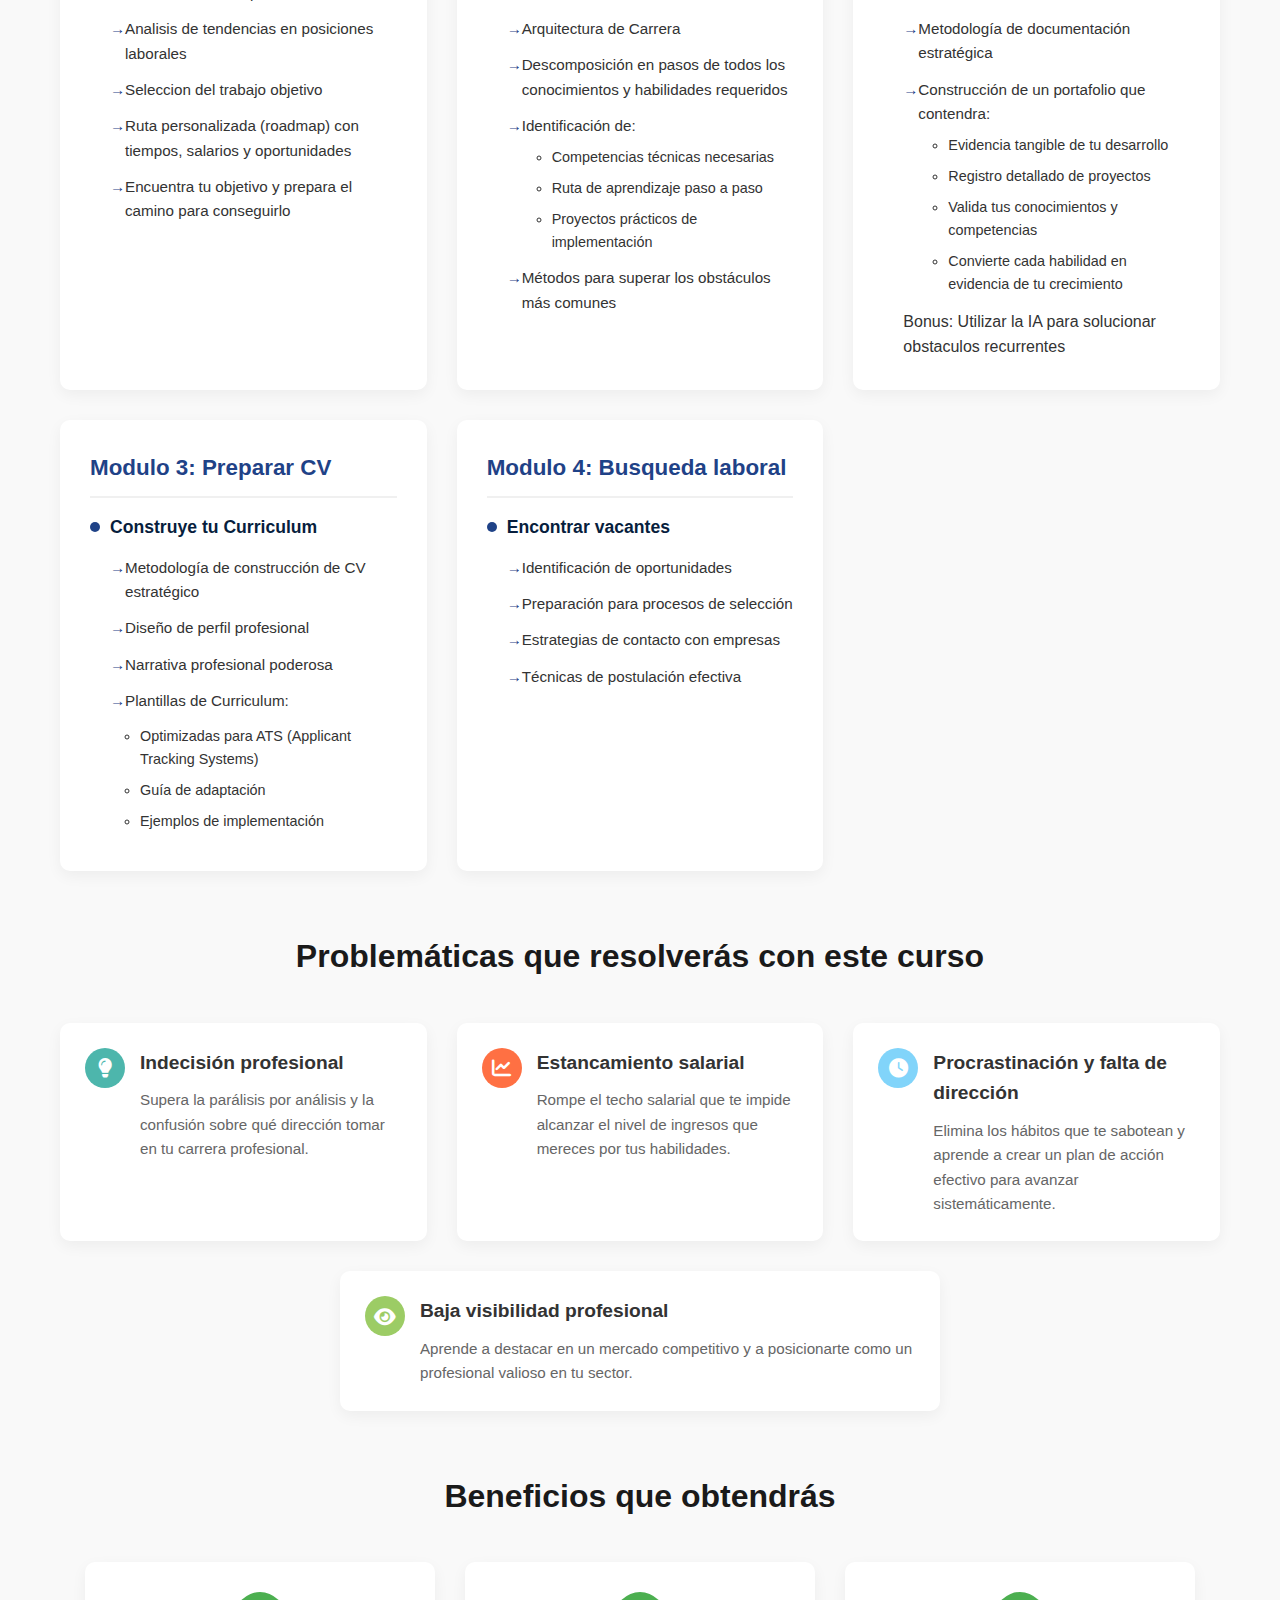
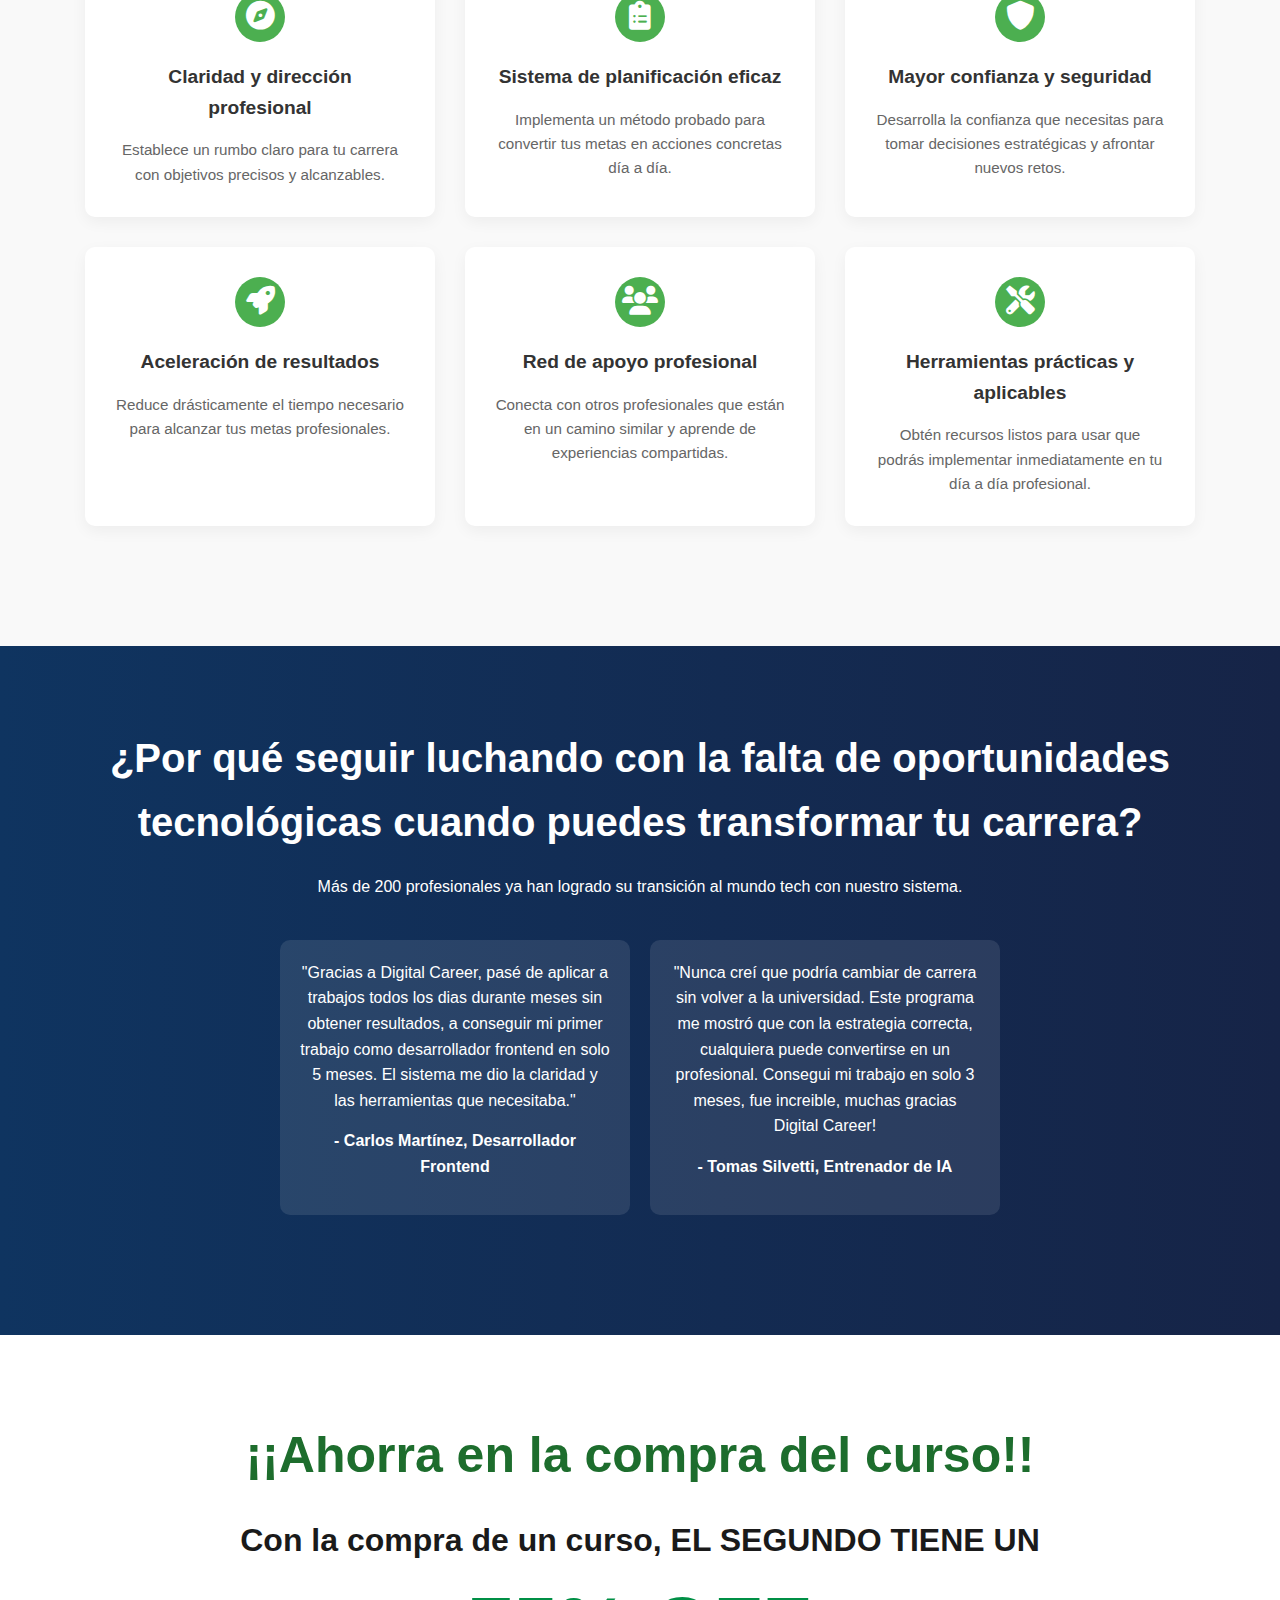
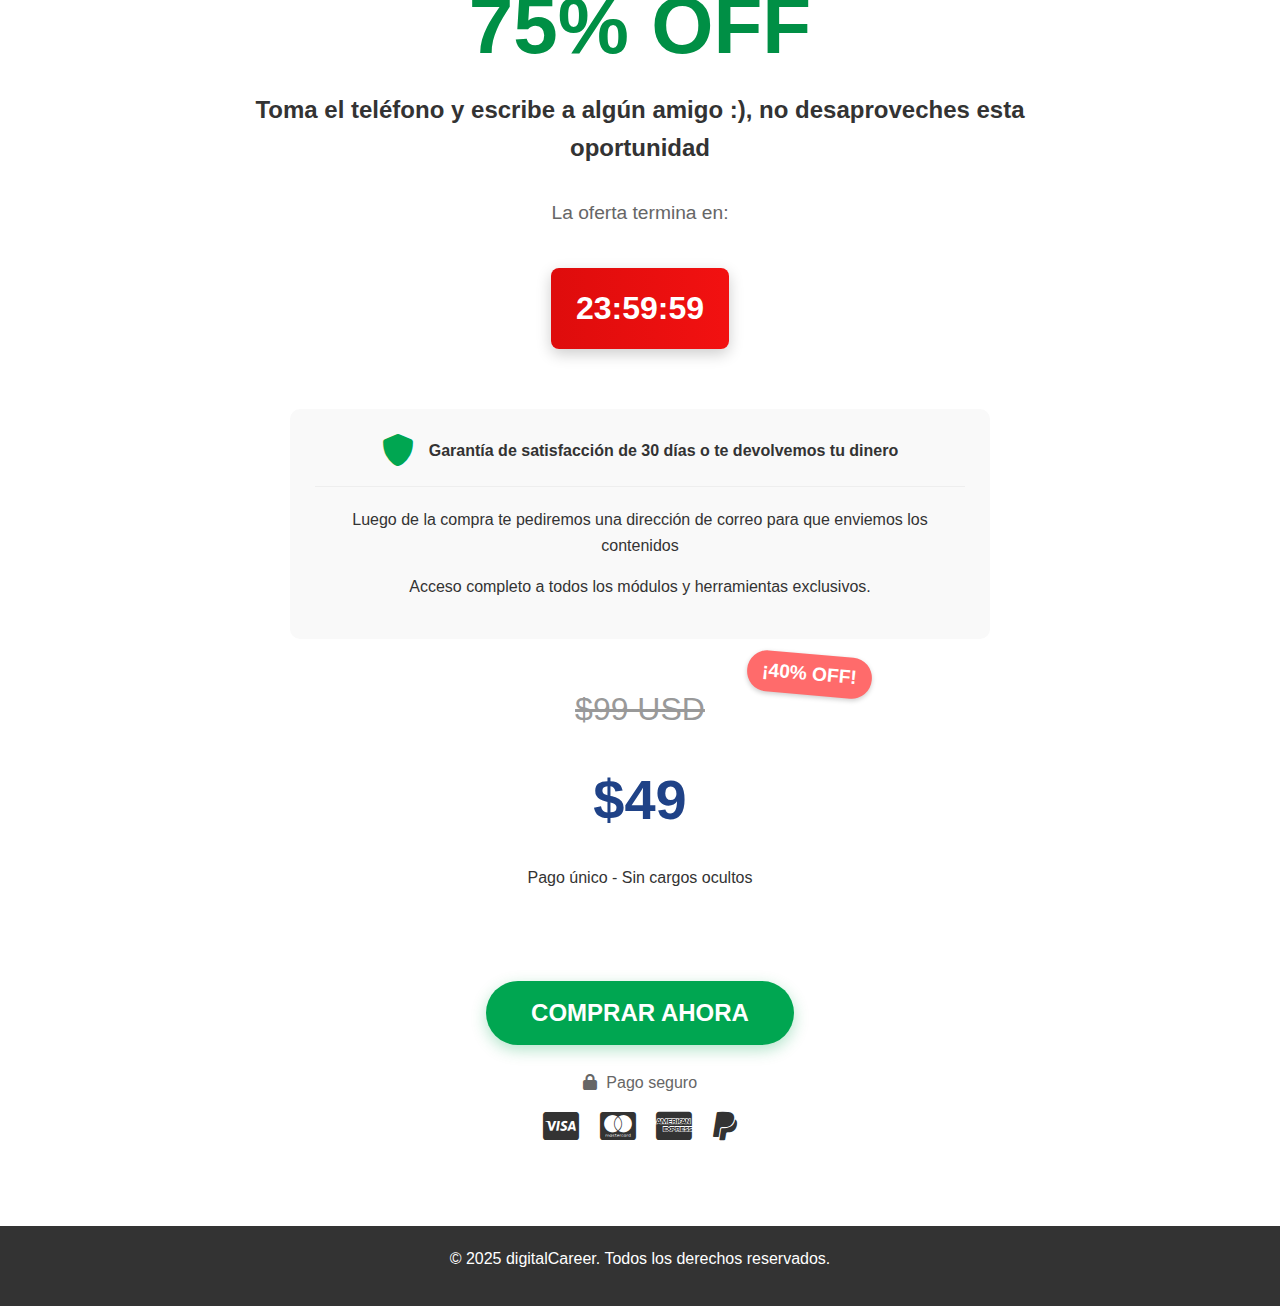
==== commit 43e0fce0: "oferta y video agregado" ====
--- a/index.html
+++ b/index.html
@@ -1,6 +1,14 @@
 <!DOCTYPE html>
 <html lang="es">
 <head>
+<!-- Google Tag Manager -->
+<script>(function(w,d,s,l,i){w[l]=w[l]||[];w[l].push({'gtm.start':
+    new Date().getTime(),event:'gtm.js'});var f=d.getElementsByTagName(s)[0],
+    j=d.createElement(s),dl=l!='dataLayer'?'&l='+l:'';j.async=true;j.src=
+    'https://www.googletagmanager.com/gtm.js?id='+i+dl;f.parentNode.insertBefore(j,f);
+    })(window,document,'script','dataLayer','GTM-W87KD2TS');</script>
+    <!-- End Google Tag Manager -->
+   
     <meta charset="UTF-8">
     <meta name="viewport" content="width=device-width, initial-scale=1.0">
     <title>Tu Infoproducto - La Solución que Buscabas</title>
@@ -8,15 +16,17 @@
     <!-- En el <head> de tu HTML -->
 <link rel="stylesheet" href="https://cdnjs.cloudflare.com/ajax/libs/font-awesome/6.0.0/css/all.min.css">
 
-
+    
 </head>
 <body>
-    <!-- Hero Section -->
+<!-- Google Tag Manager (noscript) -->
+<noscript><iframe src="https://www.googletagmanager.com/ns.html?id=GTM-W87KD2TS"
+    height="0" width="0" style="display:none;visibility:hidden"></iframe></noscript>
+    <!-- End Google Tag Manager (noscript) -->
     <section class="hero">
         <div class="container">
-            <h1>Descubre Tech Career Blueprint</h1>
-            <p>La solución definitiva para la dificultad de entrar al mundo tecnológico sin experiencia previa. Diseñado para ayudarte a convertirte en un profesional de alto valor de manera rápida y efectiva.</p>
-            <a href="#buy" class="btn-nav">¡Obtenlo ahora!</a>
+            <h1>Encuentra tu carrera tecnologica!</h1>
+            <p>La solución definitiva para la dificultad de encontrar un trabajo en el mundo tecnológico sin experiencia previa. Diseñado para ayudarte a convertirte en un profesional de alto valor de manera rápida y efectiva.</p>
         </div>
     </section>
     
@@ -28,16 +38,19 @@
                     <h2>Transforma tu Carrera Profesional en Tecnología con nuestra metodologia probada</h2>
                     <p>Descubre cómo transformar completamente tu trayectoria profesional, sin importar tu punto de partida. Diseñado para profesionales que buscan una transición estratégica hacia el mundo tecnológico. podrás:</p>
                     <ul class="submodule-list">
-                        <li>Eliminar la barrera de entrada al mundo tech, sin necesidad de títulos universitales tradicionales</li>
-
-                        <li>Desarrollar un roadmap personalizado que te lleve de principiante a profesional empleable en menos tiempo</li>
-
-                        <li>Diferenciarte en el mercado laboral con un método único de preparación y presentación profesional</li>
+                        <li>Eliminar la barrera de experiencia para trabajos, sin necesidad de títulos universitales tradicionales</li>
+
+                        <li>Desarrollar un roadmap (mapa de estudio) personalizado que te lleve de principiante a profesional empleable en poco tiempo</li>
+
+                        <li>Diferenciarte en el mercado laboral con un portfolio competitivo, que evidencie tus conocimientos</li>
                     </ul>
                     <p>Construido con la asesoría de profesionales especializados en desarrollo de carreras tecnológicas de empresas</p>
                 </div>
-                <div class="product-video">
-                </div>
+                <video class="video" controls>
+                    <source src="./Comienza tu carrera profesional ahora.mp4" type="video/mp4">
+                    <source src="./Comienza tu carrera profesional ahora.mp4" type="video/webm">
+                    
+                  </video>
             </div>
         </div>
     </section>
@@ -45,20 +58,29 @@
     <!-- Details Section -->
     <section id="details" class="details">
         <div class="container">
-            <h2>Todo lo que incluye Tech Career Blueprint</h2>
+            <h2>Todo lo que incluye el curso</h2>
             <p>Un sistema completo diseñado para llevarte desde estudiante principiante hasta una carrera profesional en tecnologia</p>
-            
+            <!-- Reemplaza la sección del video actual con esta -->
+<div class="video-container">
+    <video class="video-grande" controls>
+        <source src="./Contenidos del curso.mp4" type="video/mp4">
+        <source src="./Contenidos del curso.mp4" type="video/webm">
+        <!-- Mensaje para navegadores que no soportan video -->
+        Tu navegador no soporta la etiqueta de video.
+    </video>
+</div>
             <div class="features">
                 <div class="feature">
                     <h3>Modulo introductorio</h3>
 
                     <div class="module-content">
-                        <h4>Fijar objetivo laboral</h4>
-                        <ul class="module-list">
-                            <li>Herramienta de autoconocimiento profesional</li>
-                            <li>Visualización de tu potencial en el ecosistema tecnológico</li>
+                        <h4>Fijar posicion laboral</h4>
+                        <ul class="module-list">
+                            <li>Autoconocimiento profesional</li>
                             <li>Analisis de tendencias en posiciones laborales</li>
-                            <li>Ruta personalizada con tiempos, salarios y oportunidades</li>
+                            <li>Seleccion del trabajo objetivo</li>
+                            <li>Ruta personalizada (roadmap) con tiempos, salarios y oportunidades</li>
+                            <li>Encuentra tu objetivo y prepara el camino para conseguirlo</li>
                         </ul>
                     </div>
                 </div>
@@ -68,34 +90,36 @@
                         <h4>Crear un plan </h4>
                         <ul class="module-list">
                             <li>Arquitectura de Carrera</li>
-                            <li>Descomposición milimétrica de conocimientos requeridos</li>
+                            <li>Descomposición en pasos de todos los conocimientos y habilidades requeridos</li>
                             <li>Identificación de:
                                 <ul class="submodule-list">
                                     <li>Competencias técnicas necesarias</li>
-                                    <li>Ruta de aprendizaje paso a paso</li>
+                                    <li>Ruta de aprendizaje paso a paso </li>
                                     <li>Proyectos prácticos de implementación</li>
                                 </ul>
                             </li>
-                            <li>Creacion de un portfolio laboral</li>
                             <li>Métodos para superar los obstáculos más comunes</li>
-                        </ul>
-                    </div>
-                </div>
-                <div class="feature">
-                    <h3>Módulo 2: Arquitectura de evidencias</h3>
+                            
+                        </ul>
+                    </div>
+                </div>
+                <div class="feature">
+                    <h3>Módulo 2: Arquitectura de Portfolio</h3>
                     <div class="module-content">
                         <h4>Construir un portfolio</h4>
                         <ul class="module-list">
+                            
                             <li>Metodología de documentación estratégica</li>
                             <li>Construcción de un portafolio que contendra:
                                 <ul class="submodule-list">
+                                    
                                     <li>Evidencia tangible de tu desarrollo</li>
                                     <li>Registro detallado de proyectos</li>
                                     <li>Valida tus conocimientos y competencias</li>
                                     <li>Convierte cada habilidad en evidencia de tu crecimiento</li>
                                 </ul>
                             </li>
-                            Bonus: Utilizar la IA para solucionar problemas durante el aprendizaje 
+                            Bonus: Utilizar la IA para solucionar obstaculos recurrentes
                         </ul>
                     </div>
                 </div>
@@ -128,7 +152,9 @@
                         </ul>
                     </div>
                 </div>
-            </div>
+                
+            </div>
+            
             
             <!-- Nueva sección de problemáticas -->
             <div class="problems-section">
@@ -218,44 +244,76 @@
     <section id="hook" class="hook">
         <div class="container">
             <h2>¿Por qué seguir luchando con la falta de oportunidades tecnológicas cuando puedes transformar tu carrera?</h2>
-            <p>Más de 500 profesionales ya han logrado su transición al mundo tech con nuestro sistema.</p>
+            <p>Más de 200 profesionales ya han logrado su transición al mundo tech con nuestro sistema.</p>
             
             <div class="testimonials">
                 <div class="testimonial">
-                    <p>"Gracias a Tech Career Blueprint, pasé de ser un profesional sin rumbo a conseguir mi primer trabajo como desarrollador frontend en solo 4 meses. El sistema me dio la claridad y las herramientas que necesitaba."</p>
+                    <p>"Gracias a Digital Career, pasé de aplicar a trabajos todos los dias durante meses sin obtener resultados, a conseguir mi primer trabajo como desarrollador frontend en solo 5 meses. El sistema me dio la claridad y las herramientas que necesitaba."</p>
                     <p><strong>- Carlos Martínez, Desarrollador Frontend</strong></p>
                 </div>
                 <div class="testimonial">
-                    <p>"Nunca creí que podría cambiar de carrera sin volver a la universidad. Este programa me mostró que con la estrategia correcta, cualquiera puede convertirse en un profesional."</p>
-                    <p><strong>- María Rodríguez, Analista de Sistemas</strong></p>
+                    <p>"Nunca creí que podría cambiar de carrera sin volver a la universidad. Este programa me mostró que con la estrategia correcta, cualquiera puede convertirse en un profesional. Consegui mi trabajo en solo 3 meses, fue increible, muchas gracias Digital Career!
+                    <p><strong>- Tomas Silvetti, Entrenador de IA</strong></p>
                 </div>
             </div>
         </div>
     </section>
     
-    <!-- Buy Section -->
-    <section id="buy" class="buy">
-        <div class="container">
-            <h2>Obtén Tech Career Blueprint Hoy</h2>
-            <p>Acceso completo a todo los modulos y herramientas exclusivos.</p>
-            
-            <div class="price-container">
-                <span class="original-price">$125 USD</span>
-                <div class="discount-badge">¡40% OFF!</div>
-                <div class="price">$49</div>
-                <p>Pago único - Sin cargos ocultos</p>
-            </div>
-            
-            <button type="button" class="btn cta-btn" id="comprar-btn">COMPRAR AHORA</button>
-            
-            <p style="margin-top: 20px; font-size: 0.9rem;">Pago seguro <br>Acceso inmediato después de la compra</p>
-        </div>
-    </section>
+   <!-- Buy Section -->
+<section id="buy" class="buy">
+    <div class="container">
+        <h2 id="h2-compra">¡¡Ahorra en la compra del curso!!</h2>
+        
+        <h2>Con la compra de un curso, EL SEGUNDO TIENE UN</h2>
+        <p id="verde" class="big-discount">75% OFF</p>
+        
+        <h3 class="share-text">Toma el teléfono y escribe a algún amigo :), no desaproveches esta oportunidad</h3>
+        
+        <!-- Temporizador -->
+        <div class="countdown-container">
+            <div class="countdown-label">La oferta termina en:</div>
+            <div id="countdown-timer" class="countdown">23:59:59</div>
+        </div>
+        
+        <!-- Garantía y detalles -->
+        <div class="purchase-details">
+            <div class="guarantee">
+                <i class="fas fa-shield-alt"></i>
+                <p>Garantía de satisfacción de 30 días o te devolvemos tu dinero</p>
+            </div>
+            
+            <p>Luego de la compra te pediremos una dirección de correo para que enviemos los contenidos</p>
+            <p>Acceso completo a todos los módulos y herramientas exclusivos.</p>
+        </div>
+        
+        <!-- Precios -->
+        <div class="price-container">
+            <span class="original-price">$99 USD</span>
+            <div class="discount-badge">¡40% OFF!</div>
+            <div class="price">$49</div>
+            <p>Pago único - Sin cargos ocultos</p>
+        </div>
+        
+        <!-- Botón de compra -->
+        <button type="button" class="btn cta-btn" id="comprar-btn">COMPRAR AHORA</button>
+        
+        <!-- Métodos de pago -->
+        <div class="payment-info">
+            <p><i class="fas fa-lock"></i> Pago seguro</p>
+            <div class="payment-methods">
+                <i class="fab fa-cc-visa"></i>
+                <i class="fab fa-cc-mastercard"></i>
+                <i class="fab fa-cc-amex"></i>
+                <i class="fab fa-paypal"></i>
+            </div>
+        </div>
+    </div>
+</section>
     
     <!-- Footer -->
     <footer>
         <div class="container">
-            <p>© 2025 CareerBlueprint. Todos los derechos reservados.</p>
+            <p>© 2025 digitalCareer. Todos los derechos reservados.</p>
            
         </div>
     </footer>
--- a/styles.css
+++ b/styles.css
@@ -469,12 +469,206 @@
     text-decoration: none;
 }
 
+.video{
+    width: 640px;
+    height: 360px;
+}
+
+/* Modificación para el video grande */
+.video-grande {
+    display: block;
+    margin: 40px auto;
+    width: 80%;
+    max-width: 900px;
+    height: auto;
+    border-radius: 10px;
+    box-shadow: 0 10px 30px rgba(0,0,0,0.15);
+}
+
+#verde{
+    color: #008f45;
+    text-decoration: none;
+}
+
+#h2-compra{
+    color: #1d6d2d;
+    font-size: 50px;
+}
+
+/* Estilos mejorados para la sección de compra */
+.big-discount {
+    font-size: 5rem;
+    font-weight: 800;
+    margin: 10px auto;
+    line-height: 1;
+}
+
+.share-text {
+    font-size: 1.5rem;
+    margin: 25px auto;
+    max-width: 800px;
+    color: #333;
+}
+
+/* Contador regresivo */
+.countdown-container {
+    margin: 30px auto;
+    text-align: center;
+}
+
+.countdown-label {
+    font-size: 1.2rem;
+    margin-bottom: 10px;
+    color: #666;
+}
+
+.countdown {
+    background: linear-gradient(to right, #de0c0c, #f21111);
+    color: rgb(255, 255, 255);
+    display: inline-block;
+    padding: 15px 25px;
+    border-radius: 8px;
+    font-size: 2rem;
+    font-weight: bold;
+    box-shadow: 0 5px 15px rgba(0,0,0,0.2);
+}
+
+/* Garantía y detalles */
+.purchase-details {
+    max-width: 700px;
+    margin: 30px auto;
+    background-color: #f9f9f9;
+    padding: 25px;
+    border-radius: 10px;
+}
+
+.guarantee {
+    display: flex;
+    align-items: center;
+    justify-content: center;
+    margin-bottom: 20px;
+    padding-bottom: 20px;
+    border-bottom: 1px solid #eee;
+}
+
+.guarantee i {
+    color: #00a651;
+    font-size: 2rem;
+    margin-right: 15px;
+}
+
+.guarantee p {
+    margin: 0;
+    font-weight: 600;
+    color: #333;
+}
+
+/* Mejor presentación de la información de pago */
+.payment-info {
+    margin-top: 25px;
+    color: #666;
+}
+
+.payment-info i {
+    margin-right: 5px;
+}
+
+.payment-methods {
+    margin-top: 10px;
+}
+
+.payment-methods i {
+    font-size: 2rem;
+    margin: 0 8px;
+    color: #333;
+}
+
+/* Mejoras al botón de compra */
+.cta-btn {
+    padding: 18px 45px;
+    font-size: 1.5rem;
+    background-color: #00a651;
+    border-radius: 50px;
+    box-shadow: 0 5px 15px rgba(0, 166, 81, 0.3);
+    transition: all 0.3s ease;
+    position: relative;
+    overflow: hidden;
+}
+
+.cta-btn:after {
+    content: "";
+    position: absolute;
+    top: 0;
+    left: -100%;
+    width: 100%;
+    height: 100%;
+    background: linear-gradient(
+        90deg,
+        transparent,
+        rgba(255, 255, 255, 0.2),
+        transparent
+    );
+    transition: 0.5s;
+}
+
+.cta-btn:hover:after {
+    left: 100%;
+}
+
+.cta-btn:hover {
+    background-color: #008f45;
+    transform: translateY(-3px);
+    box-shadow: 0 8px 20px rgba(0, 166, 81, 0.4);
+}
+
+/* Mejoras para responsive */
+@media (max-width: 768px) {
+    .big-discount {
+        font-size: 3.5rem;
+    }
+    
+    .share-text {
+        font-size: 1.2rem;
+    }
+    
+    .countdown {
+        font-size: 1.5rem;
+    }
+    
+    .purchase-details {
+        padding: 15px;
+    }
+    
+    .guarantee i {
+        font-size: 1.5rem;
+    }
+    
+    .payment-methods i {
+        font-size: 1.5rem;
+    }
+}
+
 /* Responsive */
 @media (max-width: 768px) {
     section {
         padding: 40px 0;
     }
     
+    .video{
+        width: 90%;
+        height: 30%;
+    }
+
+    .video-grande {
+        width: 90%;
+        margin: 30% auto;
+    }
+
+    .video-grande{
+        width: 90%;
+        height: 30%;
+    }
+
     h1 {
         font-size: 2rem;
     }
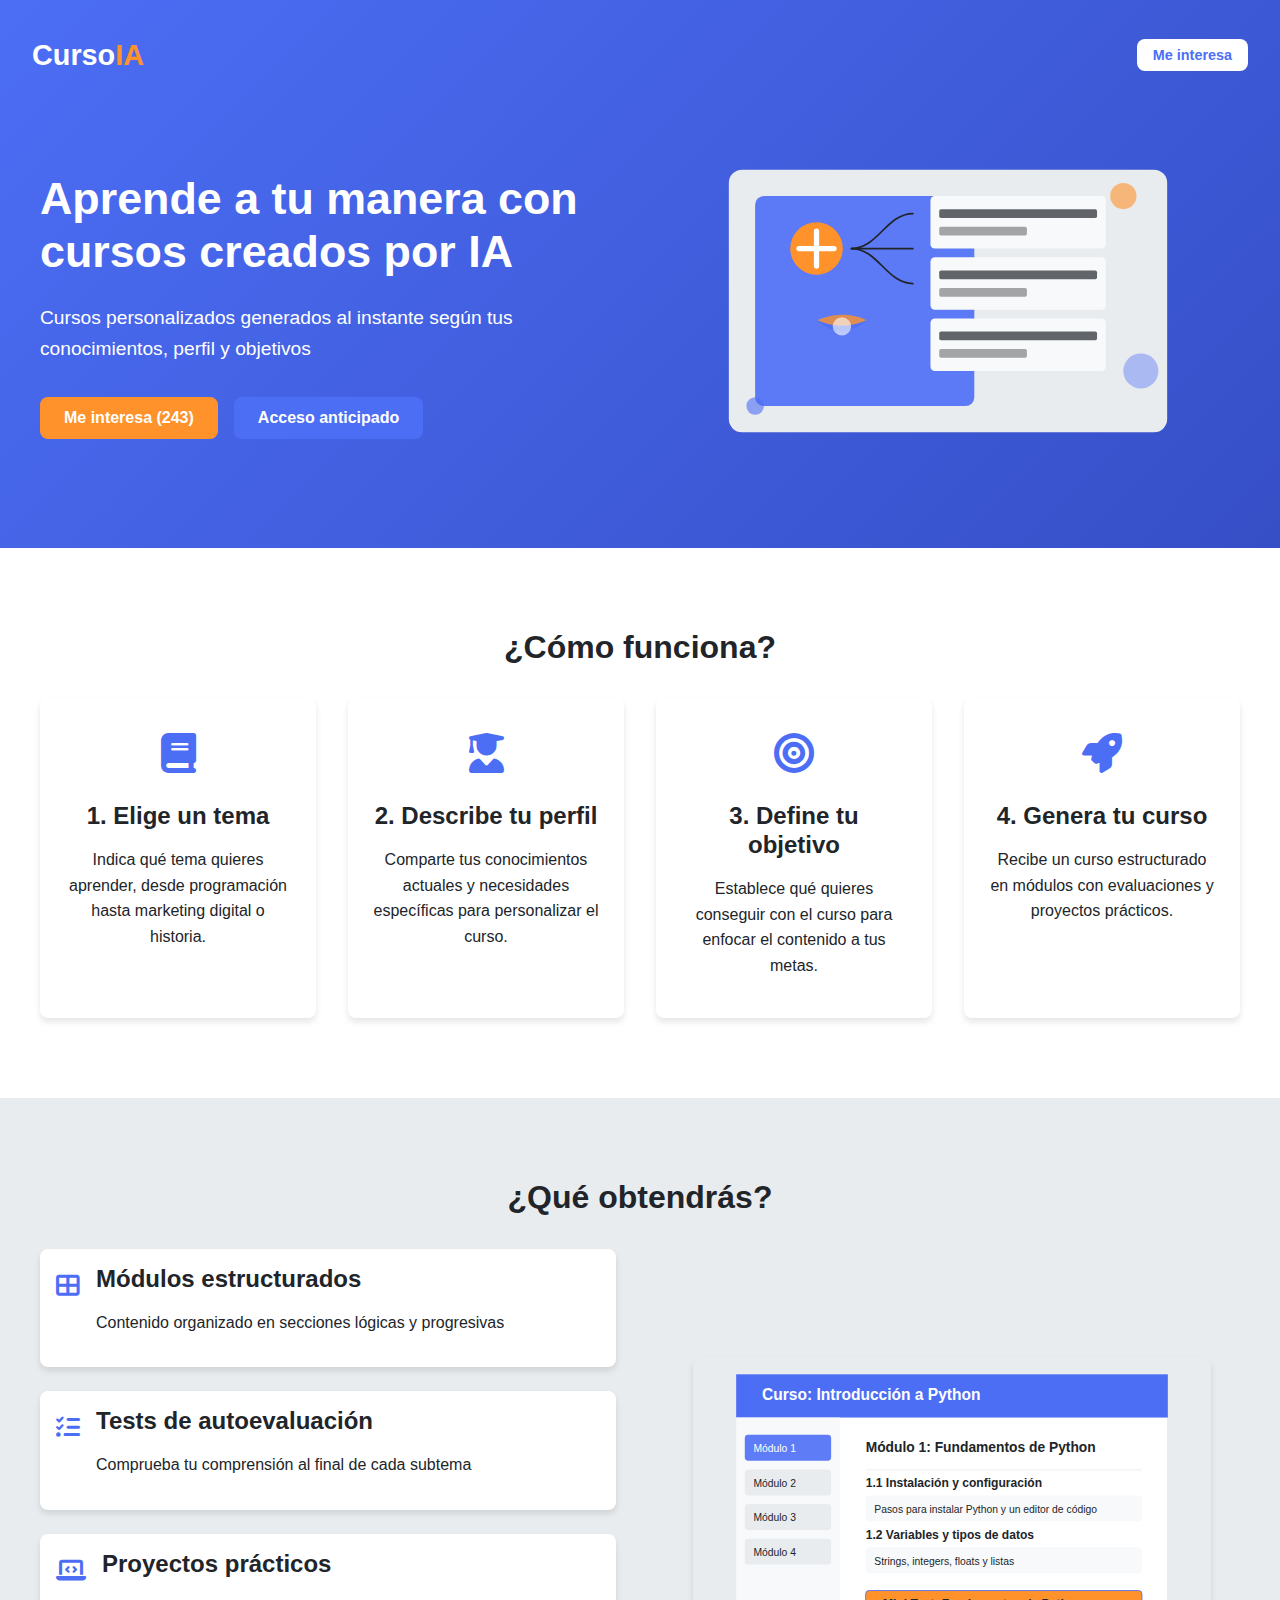
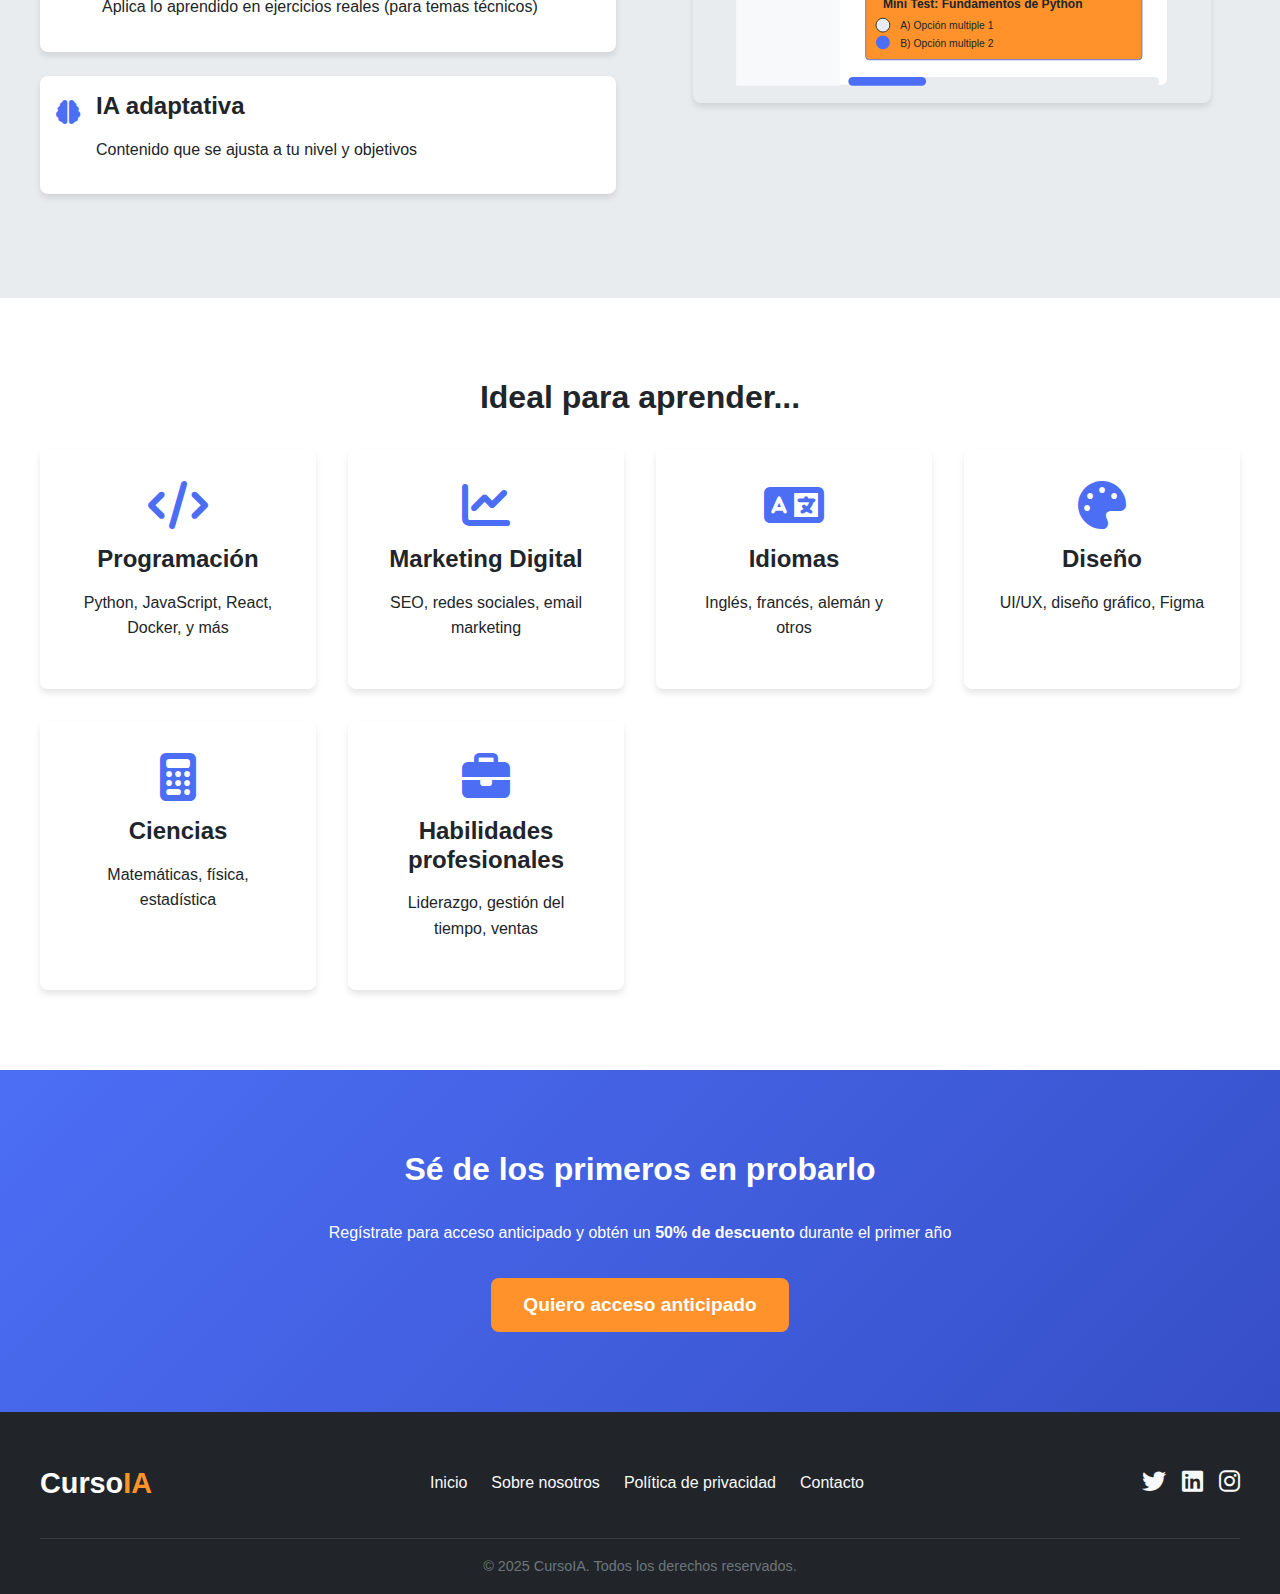
==== commit 663d19a7: "primer commit" ====
--- a/index.html
+++ b/index.html
@@ -1,323 +1,214 @@
 <!DOCTYPE html>
 <html lang="es">
 <head>
-<!-- Google Tag Manager -->
-<script>(function(w,d,s,l,i){w[l]=w[l]||[];w[l].push({'gtm.start':
-    new Date().getTime(),event:'gtm.js'});var f=d.getElementsByTagName(s)[0],
-    j=d.createElement(s),dl=l!='dataLayer'?'&l='+l:'';j.async=true;j.src=
-    'https://www.googletagmanager.com/gtm.js?id='+i+dl;f.parentNode.insertBefore(j,f);
-    })(window,document,'script','dataLayer','GTM-W87KD2TS');</script>
-    <!-- End Google Tag Manager -->
-   
     <meta charset="UTF-8">
     <meta name="viewport" content="width=device-width, initial-scale=1.0">
-    <title>Tu Infoproducto - La Solución que Buscabas</title>
+    <title>CursoIA - Cursos personalizados con Inteligencia Artificial</title>
     <link rel="stylesheet" href="styles.css">
-    <!-- En el <head> de tu HTML -->
-<link rel="stylesheet" href="https://cdnjs.cloudflare.com/ajax/libs/font-awesome/6.0.0/css/all.min.css">
-
-    
+    <link rel="stylesheet" href="https://cdnjs.cloudflare.com/ajax/libs/font-awesome/6.4.0/css/all.min.css">
+    <meta name="description" content="Aprende cualquier tema con cursos personalizados generados por IA adaptados a tu perfil y objetivos.">
 </head>
 <body>
-<!-- Google Tag Manager (noscript) -->
-<noscript><iframe src="https://www.googletagmanager.com/ns.html?id=GTM-W87KD2TS"
-    height="0" width="0" style="display:none;visibility:hidden"></iframe></noscript>
-    <!-- End Google Tag Manager (noscript) -->
-    <section class="hero">
-        <div class="container">
-            <h1>Encuentra tu carrera tecnologica!</h1>
-            <p>La solución definitiva para la dificultad de encontrar un trabajo en el mundo tecnológico sin experiencia previa. Diseñado para ayudarte a convertirte en un profesional de alto valor de manera rápida y efectiva.</p>
-        </div>
-    </section>
-    
-    <!-- Product Section -->
-    <section id="product">
-        <div class="container">
-            <div class="product">
-                <div class="product-info">
-                    <h2>Transforma tu Carrera Profesional en Tecnología con nuestra metodologia probada</h2>
-                    <p>Descubre cómo transformar completamente tu trayectoria profesional, sin importar tu punto de partida. Diseñado para profesionales que buscan una transición estratégica hacia el mundo tecnológico. podrás:</p>
-                    <ul class="submodule-list">
-                        <li>Eliminar la barrera de experiencia para trabajos, sin necesidad de títulos universitales tradicionales</li>
-
-                        <li>Desarrollar un roadmap (mapa de estudio) personalizado que te lleve de principiante a profesional empleable en poco tiempo</li>
-
-                        <li>Diferenciarte en el mercado laboral con un portfolio competitivo, que evidencie tus conocimientos</li>
-                    </ul>
-                    <p>Construido con la asesoría de profesionales especializados en desarrollo de carreras tecnológicas de empresas</p>
-                </div>
-                <video class="video" controls>
-                    <source src="./Comienza tu carrera profesional ahora.mp4" type="video/mp4">
-                    <source src="./Comienza tu carrera profesional ahora.mp4" type="video/webm">
-                    
-                  </video>
-            </div>
-        </div>
-    </section>
-    
-    <!-- Details Section -->
-    <section id="details" class="details">
-        <div class="container">
-            <h2>Todo lo que incluye el curso</h2>
-            <p>Un sistema completo diseñado para llevarte desde estudiante principiante hasta una carrera profesional en tecnologia</p>
-            <!-- Reemplaza la sección del video actual con esta -->
-<div class="video-container">
-    <video class="video-grande" controls>
-        <source src="./Contenidos del curso.mp4" type="video/mp4">
-        <source src="./Contenidos del curso.mp4" type="video/webm">
-        <!-- Mensaje para navegadores que no soportan video -->
-        Tu navegador no soporta la etiqueta de video.
-    </video>
-</div>
-            <div class="features">
-                <div class="feature">
-                    <h3>Modulo introductorio</h3>
-
-                    <div class="module-content">
-                        <h4>Fijar posicion laboral</h4>
-                        <ul class="module-list">
-                            <li>Autoconocimiento profesional</li>
-                            <li>Analisis de tendencias en posiciones laborales</li>
-                            <li>Seleccion del trabajo objetivo</li>
-                            <li>Ruta personalizada (roadmap) con tiempos, salarios y oportunidades</li>
-                            <li>Encuentra tu objetivo y prepara el camino para conseguirlo</li>
-                        </ul>
-                    </div>
-                </div>
-                <div class="feature">
-                    <h3>Módulo 1: Arquitectura de Carrera</h3>
-                    <div class="module-content">
-                        <h4>Crear un plan </h4>
-                        <ul class="module-list">
-                            <li>Arquitectura de Carrera</li>
-                            <li>Descomposición en pasos de todos los conocimientos y habilidades requeridos</li>
-                            <li>Identificación de:
-                                <ul class="submodule-list">
-                                    <li>Competencias técnicas necesarias</li>
-                                    <li>Ruta de aprendizaje paso a paso </li>
-                                    <li>Proyectos prácticos de implementación</li>
-                                </ul>
-                            </li>
-                            <li>Métodos para superar los obstáculos más comunes</li>
-                            
-                        </ul>
-                    </div>
-                </div>
-                <div class="feature">
-                    <h3>Módulo 2: Arquitectura de Portfolio</h3>
-                    <div class="module-content">
-                        <h4>Construir un portfolio</h4>
-                        <ul class="module-list">
-                            
-                            <li>Metodología de documentación estratégica</li>
-                            <li>Construcción de un portafolio que contendra:
-                                <ul class="submodule-list">
-                                    
-                                    <li>Evidencia tangible de tu desarrollo</li>
-                                    <li>Registro detallado de proyectos</li>
-                                    <li>Valida tus conocimientos y competencias</li>
-                                    <li>Convierte cada habilidad en evidencia de tu crecimiento</li>
-                                </ul>
-                            </li>
-                            Bonus: Utilizar la IA para solucionar obstaculos recurrentes
-                        </ul>
-                    </div>
-                </div>
-                <div class="feature">
-                    <h3>Modulo 3: Preparar CV</h3>
-                    <div class="module-content">
-                        <h4>Construye tu Curriculum</h4>
-                        <ul class="module-list">
-                            <li>Metodología de construcción de CV estratégico</li>
-                            <li>Diseño de perfil profesional</li>
-                            <li>Narrativa profesional poderosa</li>
-                            <li>Plantillas de Curriculum:</li>
-                            <ul class="submodule-list">
-                                <li>Optimizadas para ATS (Applicant Tracking Systems)</li>
-                                <li>Guía de adaptación</li>
-                                <li>Ejemplos de implementación</li>
-                            </ul>
-                        </ul>
-                    </div>
-                </div>
-                <div class="feature">
-                    <h3>Modulo 4: Busqueda laboral</h3>
-                    <div class="module-content">
-                        <h4>Encontrar vacantes</h4>
-                        <ul class="module-list">
-                            <li>Identificación de oportunidades</li>
-                            <li>Preparación para procesos de selección</li>
-                            <li>Estrategias de contacto con empresas</li>
-                            <li>Técnicas de postulación efectiva</li>
-                        </ul>
-                    </div>
-                </div>
-                
-            </div>
-            
-            
-            <!-- Nueva sección de problemáticas -->
-            <div class="problems-section">
-                <h2>Problemáticas que resolverás con este curso</h2>
-                <div class="problems-container">
-                    <div class="problem-item">
-                        <div class="problem-icon" style="background-color: #4DB6AC;">
-                            <i class="fas fa-lightbulb"></i>
-                        </div>
-                        <div class="problem-content">
-                            <h3>Indecisión profesional</h3>
-                            <p>Supera la parálisis por análisis y la confusión sobre qué dirección tomar en tu carrera profesional.</p>
-                        </div>
-                    </div>
-                    <div class="problem-item">
-                        <div class="problem-icon" style="background-color: #FF7043;">
-                            <i class="fas fa-chart-line"></i>
-                        </div>
-                        <div class="problem-content">
-                            <h3>Estancamiento salarial</h3>
-                            <p>Rompe el techo salarial que te impide alcanzar el nivel de ingresos que mereces por tus habilidades.</p>
-                        </div>
-                    </div>
-                    <div class="problem-item">
-                        <div class="problem-icon" style="background-color: #81D4FA;">
-                            <i class="fas fa-clock"></i>
-                        </div>
-                        <div class="problem-content">
-                            <h3>Procrastinación y falta de dirección</h3>
-                            <p>Elimina los hábitos que te sabotean y aprende a crear un plan de acción efectivo para avanzar sistemáticamente.</p>
-                        </div>
-                    </div>
-                    <div class="problem-item problem-item-centered">
-                        <div class="problem-icon" style="background-color: #9CCC65;">
-                            <i class="fas fa-eye"></i>
-                        </div>
-                        <div class="problem-content">
-                            <h3>Baja visibilidad profesional</h3>
-                            <p>Aprende a destacar en un mercado competitivo y a posicionarte como un profesional valioso en tu sector.</p>
-                        </div>
-                    </div>
-                </div>
-            </div>
-
-
-            
-            <!-- Nueva sección de beneficios -->
-            <div class="benefits-section">
-                <h2>Beneficios que obtendrás</h2>
-                <div class="benefits-container">
-                    <div class="benefit-item">
-                        <div class="benefit-icon"><i class="fas fa-compass"></i></div>
-                        <h3>Claridad y dirección profesional</h3>
-                        <p>Establece un rumbo claro para tu carrera con objetivos precisos y alcanzables.</p>
-                    </div>
-                    <div class="benefit-item">
-                        <div class="benefit-icon"><i class="fas fa-clipboard-list"></i></div>
-                        <h3>Sistema de planificación eficaz</h3>
-                        <p>Implementa un método probado para convertir tus metas en acciones concretas día a día.</p>
-                    </div>
-                    <div class="benefit-item">
-                        <div class="benefit-icon"><i class="fas fa-shield-alt"></i></div>
-                        <h3>Mayor confianza y seguridad</h3>
-                        <p>Desarrolla la confianza que necesitas para tomar decisiones estratégicas y afrontar nuevos retos.</p>
-                    </div>
-                    <div class="benefit-item">
-                        <div class="benefit-icon"><i class="fas fa-rocket"></i></div>
-                        <h3>Aceleración de resultados</h3>
-                        <p>Reduce drásticamente el tiempo necesario para alcanzar tus metas profesionales.</p>
-                    </div>
-                    <div class="benefit-item">
-                        <div class="benefit-icon"><i class="fas fa-users"></i></div>
-                        <h3>Red de apoyo profesional</h3>
-                        <p>Conecta con otros profesionales que están en un camino similar y aprende de experiencias compartidas.</p>
-                    </div>
-                    <div class="benefit-item">
-                        <div class="benefit-icon"><i class="fas fa-tools"></i></div>
-                        <h3>Herramientas prácticas y aplicables</h3>
-                        <p>Obtén recursos listos para usar que podrás implementar inmediatamente en tu día a día profesional.</p>
-                    </div>
-                </div>
-            </div>
-        </div>
-    </section>
-    
-    <!-- Hook Section -->
-    <section id="hook" class="hook">
-        <div class="container">
-            <h2>¿Por qué seguir luchando con la falta de oportunidades tecnológicas cuando puedes transformar tu carrera?</h2>
-            <p>Más de 200 profesionales ya han logrado su transición al mundo tech con nuestro sistema.</p>
-            
-            <div class="testimonials">
-                <div class="testimonial">
-                    <p>"Gracias a Digital Career, pasé de aplicar a trabajos todos los dias durante meses sin obtener resultados, a conseguir mi primer trabajo como desarrollador frontend en solo 5 meses. El sistema me dio la claridad y las herramientas que necesitaba."</p>
-                    <p><strong>- Carlos Martínez, Desarrollador Frontend</strong></p>
-                </div>
-                <div class="testimonial">
-                    <p>"Nunca creí que podría cambiar de carrera sin volver a la universidad. Este programa me mostró que con la estrategia correcta, cualquiera puede convertirse en un profesional. Consegui mi trabajo en solo 3 meses, fue increible, muchas gracias Digital Career!
-                    <p><strong>- Tomas Silvetti, Entrenador de IA</strong></p>
-                </div>
-            </div>
-        </div>
-    </section>
-    
-   <!-- Buy Section -->
-<section id="buy" class="buy">
-    <div class="container">
-        <h2 id="h2-compra">¡¡Ahorra en la compra del curso!!</h2>
-        
-        <h2>Con la compra de un curso, EL SEGUNDO TIENE UN</h2>
-        <p id="verde" class="big-discount">75% OFF</p>
-        
-        <h3 class="share-text">Toma el teléfono y escribe a algún amigo :), no desaproveches esta oportunidad</h3>
-        
-        <!-- Temporizador -->
-        <div class="countdown-container">
-            <div class="countdown-label">La oferta termina en:</div>
-            <div id="countdown-timer" class="countdown">23:59:59</div>
-        </div>
-        
-        <!-- Garantía y detalles -->
-        <div class="purchase-details">
-            <div class="guarantee">
-                <i class="fas fa-shield-alt"></i>
-                <p>Garantía de satisfacción de 30 días o te devolvemos tu dinero</p>
-            </div>
-            
-            <p>Luego de la compra te pediremos una dirección de correo para que enviemos los contenidos</p>
-            <p>Acceso completo a todos los módulos y herramientas exclusivos.</p>
-        </div>
-        
-        <!-- Precios -->
-        <div class="price-container">
-            <span class="original-price">$99 USD</span>
-            <div class="discount-badge">¡40% OFF!</div>
-            <div class="price">$49</div>
-            <p>Pago único - Sin cargos ocultos</p>
-        </div>
-        
-        <!-- Botón de compra -->
-        <button type="button" class="btn cta-btn" id="comprar-btn">COMPRAR AHORA</button>
-        
-        <!-- Métodos de pago -->
-        <div class="payment-info">
-            <p><i class="fas fa-lock"></i> Pago seguro</p>
-            <div class="payment-methods">
-                <i class="fab fa-cc-visa"></i>
-                <i class="fab fa-cc-mastercard"></i>
-                <i class="fab fa-cc-amex"></i>
-                <i class="fab fa-paypal"></i>
-            </div>
+    <header>
+        <nav>
+            <div class="logo">Curso<span>IA</span></div>
+            <div class="cta-button-small">
+                <button id="nav-interest-btn" onclick="registerInterest()">Me interesa</button>
+            </div>
+        </nav>
+        <div class="hero">
+            <div class="hero-content">
+                <h1>Aprende a tu manera con cursos creados por IA</h1>
+                <p>Cursos personalizados generados al instante según tus conocimientos, perfil y objetivos</p>
+                <div class="cta-buttons">
+                    <button id="main-interest-btn" onclick="registerInterest()">Me interesa <span id="interest-count">(243)</span></button>
+                    <button id="early-access-btn" onclick="showEarlyAccessForm()">Acceso anticipado</button>
+                </div>
+            </div>
+            <div class="hero-image">
+                <img src="images/hero-image.svg" alt="Ilustración de aprendizaje con IA">
+            </div>
+        </div>
+    </header>
+
+    <main>
+        <section class="how-it-works">
+            <h2>¿Cómo funciona?</h2>
+            <div class="steps">
+                <div class="step">
+                    <div class="step-icon">
+                        <i class="fas fa-book"></i>
+                    </div>
+                    <h3>1. Elige un tema</h3>
+                    <p>Indica qué tema quieres aprender, desde programación hasta marketing digital o historia.</p>
+                </div>
+                <div class="step">
+                    <div class="step-icon">
+                        <i class="fas fa-user-graduate"></i>
+                    </div>
+                    <h3>2. Describe tu perfil</h3>
+                    <p>Comparte tus conocimientos actuales y necesidades específicas para personalizar el curso.</p>
+                </div>
+                <div class="step">
+                    <div class="step-icon">
+                        <i class="fas fa-bullseye"></i>
+                    </div>
+                    <h3>3. Define tu objetivo</h3>
+                    <p>Establece qué quieres conseguir con el curso para enfocar el contenido a tus metas.</p>
+                </div>
+                <div class="step">
+                    <div class="step-icon">
+                        <i class="fas fa-rocket"></i>
+                    </div>
+                    <h3>4. Genera tu curso</h3>
+                    <p>Recibe un curso estructurado en módulos con evaluaciones y proyectos prácticos.</p>
+                </div>
+            </div>
+        </section>
+
+        <section class="demo">
+            <h2>¿Qué obtendrás?</h2>
+            <div class="demo-content">
+                <div class="demo-features">
+                    <div class="feature">
+                        <i class="fas fa-th-large"></i>
+                        <div class="feature-text">
+                            <h3>Módulos estructurados</h3>
+                            <p>Contenido organizado en secciones lógicas y progresivas</p>
+                        </div>
+                    </div>
+                    <div class="feature">
+                        <i class="fas fa-tasks"></i>
+                        <div class="feature-text">
+                            <h3>Tests de autoevaluación</h3>
+                            <p>Comprueba tu comprensión al final de cada subtema</p>
+                        </div>
+                    </div>
+                    <div class="feature">
+                        <i class="fas fa-laptop-code"></i>
+                        <div class="feature-text">
+                            <h3>Proyectos prácticos</h3>
+                            <p>Aplica lo aprendido en ejercicios reales (para temas técnicos)</p>
+                        </div>
+                    </div>
+                    <div class="feature">
+                        <i class="fas fa-brain"></i>
+                        <div class="feature-text">
+                            <h3>IA adaptativa</h3>
+                            <p>Contenido que se ajusta a tu nivel y objetivos</p>
+                        </div>
+                    </div>
+                </div>
+                <div class="demo-screenshot">
+                    <img src="images/course-demo.svg" alt="Ejemplo de un curso generado por IA">
+                </div>
+            </div>
+        </section>
+
+        <section class="use-cases">
+            <h2>Ideal para aprender...</h2>
+            <div class="cases-grid">
+                <div class="case">
+                    <i class="fas fa-code"></i>
+                    <h3>Programación</h3>
+                    <p>Python, JavaScript, React, Docker, y más</p>
+                </div>
+                <div class="case">
+                    <i class="fas fa-chart-line"></i>
+                    <h3>Marketing Digital</h3>
+                    <p>SEO, redes sociales, email marketing</p>
+                </div>
+                <div class="case">
+                    <i class="fas fa-language"></i>
+                    <h3>Idiomas</h3>
+                    <p>Inglés, francés, alemán y otros</p>
+                </div>
+                <div class="case">
+                    <i class="fas fa-palette"></i>
+                    <h3>Diseño</h3>
+                    <p>UI/UX, diseño gráfico, Figma</p>
+                </div>
+                <div class="case">
+                    <i class="fas fa-calculator"></i>
+                    <h3>Ciencias</h3>
+                    <p>Matemáticas, física, estadística</p>
+                </div>
+                <div class="case">
+                    <i class="fas fa-briefcase"></i>
+                    <h3>Habilidades profesionales</h3>
+                    <p>Liderazgo, gestión del tiempo, ventas</p>
+                </div>
+            </div>
+        </section>
+
+        <section class="cta">
+            <h2>Sé de los primeros en probarlo</h2>
+            <p>Regístrate para acceso anticipado y obtén un <strong>50% de descuento</strong> durante el primer año</p>
+            <button id="cta-interest-btn" onclick="showEarlyAccessForm()">Quiero acceso anticipado</button>
+        </section>
+    </main>
+
+    <div id="early-access-modal" class="modal">
+        <div class="modal-content">
+            <span class="close-modal" onclick="closeModal()">&times;</span>
+            <h2>Acceso Anticipado</h2>
+            <p>Regístrate para ser de los primeros en probar CursoIA y recibir un 50% de descuento durante el primer año.</p>
+            <form id="early-access-form">
+                <div class="form-group">
+                    <label for="name">Nombre</label>
+                    <input type="text" id="name" name="name" required>
+                </div>
+                <div class="form-group">
+                    <label for="email">Email</label>
+                    <input type="email" id="email" name="email" required>
+                </div>
+                <div class="form-group">
+                    <label for="interest">¿Qué temas te interesan más?</label>
+                    <input type="text" id="interest" name="interest">
+                </div>
+                <button type="submit">Enviar solicitud</button>
+            </form>
         </div>
     </div>
-</section>
-    
-    <!-- Footer -->
+
+    <div id="interest-modal" class="modal">
+        <div class="modal-content interest-content">
+            <span class="close-modal" onclick="closeInterestModal()">&times;</span>
+            <div class="interest-confirmation">
+                <i class="fas fa-check-circle"></i>
+                <h2>¡Gracias por tu interés!</h2>
+                <p>Te notificaremos cuando CursoIA esté disponible.</p>
+                <div class="form-group">
+                    <label for="interest-email">Déjanos tu email para mantenerte informado</label>
+                    <input type="email" id="interest-email" name="interest-email" required>
+                </div>
+                <button onclick="saveInterestEmail()">Guardar</button>
+            </div>
+        </div>
+    </div>
+
     <footer>
-        <div class="container">
-            <p>© 2025 digitalCareer. Todos los derechos reservados.</p>
-           
+        <div class="footer-content">
+            <div class="footer-logo">
+                Curso<span>IA</span>
+            </div>
+            <div class="footer-links">
+                <a href="#">Inicio</a>
+                <a href="#">Sobre nosotros</a>
+                <a href="#">Política de privacidad</a>
+                <a href="#">Contacto</a>
+            </div>
+            <div class="social-links">
+                <a href="#"><i class="fab fa-twitter"></i></a>
+                <a href="#"><i class="fab fa-linkedin"></i></a>
+                <a href="#"><i class="fab fa-instagram"></i></a>
+            </div>
+        </div>
+        <div class="copyright">
+            &copy; 2025 CursoIA. Todos los derechos reservados.
         </div>
     </footer>
 
-    <script src="scripts.js"></script>
+    <script src="script.js"></script>
 </body>
 </html>--- a/styles.css
+++ b/styles.css
@@ -1,29 +1,35 @@
-/* Estilos generales */
+/* Variables */
+:root {
+    --primary: #4c6ef5;
+    --primary-dark: #364fc7;
+    --secondary: #ff922b;
+    --secondary-dark: #e67700;
+    --dark: #212529;
+    --gray: #6c757d;
+    --light: #f8f9fa;
+    --light-gray: #e9ecef;
+    --font-main: 'Segoe UI', Roboto, 'Helvetica Neue', Arial, sans-serif;
+    --shadow: 0 4px 6px rgba(0, 0, 0, 0.1);
+    --radius: 8px;
+}
+
+/* Reset and Base Styles */
 * {
     margin: 0;
     padding: 0;
     box-sizing: border-box;
-    font-family: 'Segoe UI', Tahoma, Geneva, Verdana, sans-serif;
 }
 
 body {
-    color: #333;
+    font-family: var(--font-main);
     line-height: 1.6;
-}
-
-.container {
-    max-width: 1200px;
-    margin: 0 auto;
-    padding: 0 20px;
-}
-
-section {
-    padding: 60px 0;
-}
-
-h1, h2, h3 {
-    margin-bottom: 20px;
-    color: #1a1a1a;
+    color: var(--dark);
+    background-color: var(--light);
+}
+
+h1, h2, h3, h4, h5, h6 {
+    margin-bottom: 1rem;
+    line-height: 1.2;
 }
 
 h1 {
@@ -32,691 +38,437 @@
 
 h2 {
     font-size: 2rem;
+    text-align: center;
+    margin-bottom: 2rem;
+}
+
+h3 {
+    font-size: 1.5rem;
 }
 
 p {
-    margin-bottom: 15px;
-}
-
-.btn-nav{
-    display: inline-block;
-    background-color: #0b2b54;
+    margin-bottom: 1rem;
+}
+
+img {
+    max-width: 100%;
+    height: auto;
+}
+
+a {
+    color: var(--primary);
+    text-decoration: none;
+    transition: color 0.3s;
+}
+
+a:hover {
+    color: var(--primary-dark);
+}
+
+button {
+    cursor: pointer;
+    padding: 0.75rem 1.5rem;
+    border: none;
+    border-radius: var(--radius);
+    background-color: var(--primary);
     color: white;
-    padding: 15px 30px;
-    text-decoration: none;
-    font-weight: bold;
-    border-radius: 5px;
-    font-size: 1.2rem;
-    transition: all 0.3s ease;
-    border: none;
-    cursor: pointer;
-    text-align: center;
-}
-
-.btn {
-    display: inline-block;
-    background-color: #071e3d;
+    font-weight: 600;
+    font-size: 1rem;
+    transition: all 0.3s;
+}
+
+button:hover {
+    background-color: var(--primary-dark);
+    transform: translateY(-2px);
+}
+
+section {
+    padding: 5rem 2rem;
+}
+
+/* Header and Navigation */
+header {
+    background: linear-gradient(135deg, var(--primary) 0%, var(--primary-dark) 100%);
     color: white;
-    padding: 15px 30px;
-    text-decoration: none;
-    font-weight: bold;
-    border-radius: 5px;
-    font-size: 1.2rem;
-    transition: all 0.3s ease;
-    border: none;
-    cursor: pointer;
-    text-align: center;
-}
-
-.btn:hover {
-    background-color: #1f4287;
-    transform: translateY(-3px);
-    box-shadow: 0 5px 15px rgba(0,0,0,0.2);
-}
-
-/* Estilos del hero */
+    padding: 1rem 2rem 4rem 2rem;
+}
+
+nav {
+    display: flex;
+    justify-content: space-between;
+    align-items: center;
+    padding: 1rem 0;
+}
+
+.logo {
+    font-size: 1.8rem;
+    font-weight: 700;
+}
+
+.logo span {
+    color: var(--secondary);
+}
+
+.cta-button-small button {
+    background-color: white;
+    color: var(--primary);
+    padding: 0.5rem 1rem;
+    font-size: 0.9rem;
+}
+
+.cta-button-small button:hover {
+    background-color: var(--light-gray);
+}
+
+/* Hero Section */
 .hero {
-    background: linear-gradient(to right, #1a1a2e, #16213e);
-    color: white;
-    text-align: center;
-    padding: 100px 0;
-}
-
-.hero h1 {
-    color: white;
-    font-size: 3rem;
-    margin-bottom: 20px;
-}
-
-.hero p {
-    font-size: 1.2rem;
-    max-width: 800px;
-    margin: 0 auto 30px;
-}
-
-/* Sección del producto */
-.product {
-    display: flex;
-    flex-wrap: wrap;
+    display: flex;
     align-items: center;
     justify-content: space-between;
-    gap: 30px;
-}
-
-.product-info {
+    max-width: 1200px;
+    margin: 2rem auto 0;
+}
+
+.hero-content {
     flex: 1;
-    min-width: 300px;
-}
-
-.product-video {
+    padding-right: 2rem;
+}
+
+.hero-content h1 {
+    font-size: 2.8rem;
+    margin-bottom: 1.5rem;
+}
+
+.hero-content p {
+    font-size: 1.2rem;
+    margin-bottom: 2rem;
+}
+
+.hero-image {
     flex: 1;
-    min-width: 300px;
-    border-radius: 10px;
-    overflow: hidden;
-    box-shadow: 0 10px 30px rgba(0,0,0,0.1);
-}
-
-/* Sección de detalles */
-.details {
-    background-color: #f9f9f9;
-}
-
-.features {
+    text-align: center;
+}
+
+.hero-image img {
+    max-width: 90%;
+    animation: float 3s ease-in-out infinite;
+}
+
+@keyframes float {
+    0% { transform: translateY(0px); }
+    50% { transform: translateY(-15px); }
+    100% { transform: translateY(0px); }
+}
+
+.cta-buttons {
+    display: flex;
+    gap: 1rem;
+}
+
+.cta-buttons button:first-child {
+    background-color: var(--secondary);
+}
+
+.cta-buttons button:first-child:hover {
+    background-color: var(--secondary-dark);
+}
+
+/* How it Works Section */
+.how-it-works {
+    background-color: white;
+}
+
+.steps {
+    display: flex;
+    justify-content: space-between;
+    flex-wrap: wrap;
+    gap: 2rem;
+    max-width: 1200px;
+    margin: 0 auto;
+}
+
+.step {
+    flex: 1;
+    min-width: 200px;
+    text-align: center;
+    padding: 1.5rem;
+    border-radius: var(--radius);
+    box-shadow: var(--shadow);
+    background-color: white;
+    transition: transform 0.3s;
+}
+
+.step:hover {
+    transform: translateY(-10px);
+}
+
+.step-icon {
+    font-size: 2.5rem;
+    color: var(--primary);
+    margin-bottom: 1rem;
+}
+
+/* Demo Section */
+.demo {
+    background-color: var(--light-gray);
+}
+
+.demo-content {
+    display: flex;
+    align-items: center;
+    justify-content: space-between;
+    max-width: 1200px;
+    margin: 0 auto;
+    gap: 3rem;
+}
+
+.demo-features {
+    flex: 1;
+}
+
+.feature {
+    display: flex;
+    align-items: flex-start;
+    margin-bottom: 1.5rem;
+    padding: 1rem;
+    border-radius: var(--radius);
+    background-color: white;
+    box-shadow: var(--shadow);
+}
+
+.feature i {
+    font-size: 1.5rem;
+    color: var(--primary);
+    margin-right: 1rem;
+    margin-top: 0.5rem;
+}
+
+.demo-screenshot {
+    flex: 1;
+    text-align: center;
+}
+
+.demo-screenshot img {
+    max-width: 90%;
+    border-radius: var(--radius);
+    box-shadow: var(--shadow);
+}
+
+/* Use Cases Section */
+.use-cases {
+    background-color: white;
+}
+
+.cases-grid {
     display: grid;
-    grid-template-columns: repeat(auto-fit, minmax(330px, 1fr));
-    gap: 30px;
-    margin-top: 30px;
-    margin-bottom: 60px;
-}
-
-.feature {
-    background-color: white;
-    padding: 30px;
-    border-radius: 10px;
-    box-shadow: 0 5px 15px rgba(0,0,0,0.05);
-    transition: transform 0.3s ease;
-}
-
-.feature:hover {
+    grid-template-columns: repeat(auto-fill, minmax(250px, 1fr));
+    gap: 2rem;
+    max-width: 1200px;
+    margin: 0 auto;
+}
+
+.case {
+    text-align: center;
+    padding: 2rem;
+    border-radius: var(--radius);
+    box-shadow: var(--shadow);
+    transition: transform 0.3s;
+}
+
+.case:hover {
     transform: translateY(-10px);
 }
 
-.feature h3 {
-    color: #1f4287;
-    font-size: 1.4rem;
-    margin-bottom: 15px;
-    padding-bottom: 10px;
-    border-bottom: 2px solid #f0f0f0;
-}
-
-/* Estilos para las cards de módulos */
-.module-content {
-    display: flex;
-    flex-direction: column;
-}
-
-.module-content h4 {
-    color: #071e3d;
-    margin-bottom: 15px;
-    font-size: 1.1rem;
-    position: relative;
-    padding-left: 20px;
-}
-
-.module-content h4:before {
-    content: '';
-    position: absolute;
+.case i {
+    font-size: 3rem;
+    color: var(--primary);
+    margin-bottom: 1rem;
+}
+
+/* CTA Section */
+.cta {
+    background: linear-gradient(135deg, var(--primary) 0%, var(--primary-dark) 100%);
+    color: white;
+    text-align: center;
+}
+
+.cta button {
+    background-color: var(--secondary);
+    font-size: 1.2rem;
+    padding: 1rem 2rem;
+    margin-top: 1rem;
+}
+
+.cta button:hover {
+    background-color: var(--secondary-dark);
+}
+
+/* Footer */
+footer {
+    background-color: var(--dark);
+    color: white;
+    padding: 3rem 2rem 1rem;
+}
+
+.footer-content {
+    display: flex;
+    justify-content: space-between;
+    align-items: center;
+    flex-wrap: wrap;
+    max-width: 1200px;
+    margin: 0 auto 2rem;
+}
+
+.footer-logo {
+    font-size: 1.8rem;
+    font-weight: 700;
+}
+
+.footer-logo span {
+    color: var(--secondary);
+}
+
+.footer-links {
+    display: flex;
+    gap: 1.5rem;
+}
+
+.footer-links a {
+    color: var(--light);
+}
+
+.footer-links a:hover {
+    color: var(--secondary);
+}
+
+.social-links {
+    display: flex;
+    gap: 1rem;
+}
+
+.social-links a {
+    color: var(--light);
+    font-size: 1.5rem;
+}
+
+.social-links a:hover {
+    color: var(--secondary);
+}
+
+.copyright {
+    text-align: center;
+    padding-top: 1rem;
+    border-top: 1px solid rgba(255, 255, 255, 0.1);
+    max-width: 1200px;
+    margin: 0 auto;
+    color: var(--gray);
+    font-size: 0.9rem;
+}
+
+/* Modal */
+.modal {
+    display: none;
+    position: fixed;
+    z-index: 10;
     left: 0;
-    top: 50%;
-    transform: translateY(-50%);
-    width: 10px;
-    height: 10px;
-    background-color: #1f4287;
-    border-radius: 50%;
-}
-
-.module-list {
-    list-style-type: none;
-    padding-left: 20px;
-}
-
-.module-list li {
-    position: relative;
-    padding-left: 15px;
-    margin-bottom: 12px;
-    font-size: 0.95rem;
-}
-
-.problem-item-centered {
-    grid-column: 1 / -1;  /* Ocupa todo el ancho */
-    justify-content: center;
-    margin: 0 auto;
-    max-width: 600px;
-}
-
-.problems-container {
-    grid-template-columns: repeat(3, 1fr);
-    grid-template-rows: auto auto;
-}
-
-.module-list li {
-    position: relative;
-    padding-left: 15px;
-    margin-bottom: 12px;
-    font-size: 0.95rem;
-    list-style-type: none;
-}
-
-.module-list li:before {
-    content: '→';
-    position: absolute;
-    left: 0;
-    color: #1f4287;
-}
-
-.submodule-list {
-    margin-top: 8px;
-    margin-left: 10px;
-}
-
-.submodule-list li {
-    position: relative;
-    padding-left: 0;
-    margin-bottom: 8px;
-    font-size: 0.9rem;
-    list-style-type: circle;
-    margin-left: 20px;
-}
-
-.submodule-list li:before {
-    content: none;
-}
-
-/* Estilos para la sección de problemáticas */
-.problems-section {
-    margin: 60px 0;
-    text-align: center;
-}
-
-.problems-section h2 {
-    margin-bottom: 40px;
-}
-
-.problems-container {
-    display: grid;
-    grid-template-columns: repeat(auto-fit, minmax(280px, 1fr));
-    gap: 30px;
-}
-
-.problem-item {
-    display: flex;
-    align-items: flex-start;
-    text-align: left;
-    background-color: white;
-    padding: 25px;
-    border-radius: 10px;
-    box-shadow: 0 5px 15px rgba(0,0,0,0.05);
-}
-
-.problem-icon {
-    flex-shrink: 0;
-    width: 40px;
-    height: 40px;
-    background-color: #ff6b6b;
-    border-radius: 50%;
-    display: flex;
+    top: 0;
+    width: 100%;
+    height: 100%;
+    background-color: rgba(0, 0, 0, 0.7);
     align-items: center;
     justify-content: center;
-    margin-right: 15px;
-    color: white;
-    font-weight: bold;
-    font-size: 1.2rem;
-}
-
-.problem-content h3 {
-    margin-bottom: 10px;
-    font-size: 1.2rem;
-    color: #333;
-}
-
-.problem-content p {
-    color: #666;
-    font-size: 0.95rem;
-    margin-bottom: 0;
-}
-
-/* Estilos para la sección de beneficios */
-.benefits-section {
-    margin: 60px 0;
-    text-align: center;
-}
-
-.benefits-section h2 {
-    margin-bottom: 40px;
-}
-
-.benefits-container {
-    display: flex;
-    flex-wrap: wrap;
-    justify-content: center;
-    gap: 30px;
-}
-
-.benefits-container .benefit-item {
-    flex-basis: calc(33.333% - 30px);
-    max-width: 350px;
-}
-
-/* Si el número de items es par o impar */
-.benefits-container .benefit-item:nth-child(4),
-.benefits-container .benefit-item:nth-child(5),
-.benefits-container .benefit-item:nth-child(6) {
-    flex-basis: calc(33.333% - 30px);
-}
-
-.benefit-item {
-    background-color: white;
-    padding: 30px;
-    border-radius: 10px;
-    box-shadow: 0 5px 15px rgba(0,0,0,0.05);
-    text-align: center;
-    transition: transform 0.3s ease;
-}
-
-.benefit-item:hover {
-    transform: translateY(-10px);
-}
-
-.benefit-icon {
-    width: 50px;
-    height: 50px;
-    background-color: #4caf50;
-    color: white;
-    font-size: 1.8rem;
-    border-radius: 50%;
-    display: flex;
-    align-items: center;
-    justify-content: center;
-    margin: 0 auto 20px;
-}
-
-.benefit-item h3 {
-    font-size: 1.2rem;
-    margin-bottom: 15px;
-    color: #333;
-}
-
-.benefit-item p {
-    color: #666;
-    font-size: 0.95rem;
-    margin-bottom: 0;
-}
-
-/* Sección de gancho */
-.hook {
-    text-align: center;
-    background: linear-gradient(to right, #0f3460, #162447);
-    color: white;
-    padding: 80px 0;
-}
-
-.hook h2 {
-    color: white;
-    font-size: 2.5rem;
-}
-
-.testimonials {
-    display: flex;
-    flex-wrap: wrap;
-    justify-content: center;
-    gap: 20px;
-    margin: 40px 0;
-}
-
-.testimonial {
-    background-color: rgba(255, 255, 255, 0.1);
-    padding: 20px;
-    border-radius: 10px;
-    max-width: 350px;
-}
-
-.countdown {
-    margin: 30px 0;
-    font-size: 1.8rem;
-    font-weight: bold;
-}
-
-/* Sección de compra */
-.buy {
-    text-align: center;
-    padding: 80px 0;
-}
-
-/* Estilos para el contenedor de precios y badge de descuento */
-.price-container {
+}
+
+.modal-content {
+    background-color: white;
+    padding: 2rem;
+    border-radius: var(--radius);
+    max-width: 500px;
+    width: 90%;
     position: relative;
-    margin: 30px 0;
-    padding: 15px 0;
-}
-
-.price {
-    font-size: 3.5rem;
-    font-weight: bold;
-    margin: 20px 0;
-    color: #1f4287;
-}
-
-.original-price {
-    text-decoration: line-through;
-    color: #999;
-    font-size: 2rem;
-}
-
-/* Badge de descuento */
-.discount-badge {
+}
+
+.close-modal {
     position: absolute;
-    top: -15px;
-    right: 30%;
-    background-color: #ff6b6b;
-    color: white;
-    font-weight: bold;
-    font-size: 1.2rem;
-    padding: 5px 15px;
-    border-radius: 20px;
-    transform: rotate(5deg);
-    box-shadow: 0 2px 5px rgba(0,0,0,0.2);
-    animation: pulse 2s infinite;
-    z-index: 2;
-}
-
-@keyframes pulse {
-    0% {
-        transform: rotate(5deg) scale(1);
-    }
-    50% {
-        transform: rotate(5deg) scale(1.05);
-    }
-    100% {
-        transform: rotate(5deg) scale(1);
-    }
-}
-
-.cta-btn {
+    top: 1rem;
+    right: 1.5rem;
     font-size: 1.5rem;
-    padding: 20px 50px;
-    margin-top: 30px;
-    background-color: #00a651;
-    transition: all 0.3s ease;
-}
-
-.cta-btn:hover {
-    background-color: #008f45;
-    transform: translateY(-3px) scale(1.05);
-    box-shadow: 0 10px 20px rgba(0,0,0,0.15);
-}
-
-/* Footer */
-footer {
-    background-color: #333;
-    color: white;
-    padding: 20px 0;
-    text-align: center;
-}
-
-footer a {
-    color: white;
-    margin: 0 10px;
-    text-decoration: none;
-}
-
-.video{
-    width: 640px;
-    height: 360px;
-}
-
-/* Modificación para el video grande */
-.video-grande {
+    cursor: pointer;
+}
+
+.form-group {
+    margin-bottom: 1.5rem;
+}
+
+form label {
     display: block;
-    margin: 40px auto;
-    width: 80%;
-    max-width: 900px;
-    height: auto;
-    border-radius: 10px;
-    box-shadow: 0 10px 30px rgba(0,0,0,0.15);
-}
-
-#verde{
-    color: #008f45;
-    text-decoration: none;
-}
-
-#h2-compra{
-    color: #1d6d2d;
-    font-size: 50px;
-}
-
-/* Estilos mejorados para la sección de compra */
-.big-discount {
-    font-size: 5rem;
-    font-weight: 800;
-    margin: 10px auto;
-    line-height: 1;
-}
-
-.share-text {
-    font-size: 1.5rem;
-    margin: 25px auto;
-    max-width: 800px;
-    color: #333;
-}
-
-/* Contador regresivo */
-.countdown-container {
-    margin: 30px auto;
-    text-align: center;
-}
-
-.countdown-label {
-    font-size: 1.2rem;
-    margin-bottom: 10px;
-    color: #666;
-}
-
-.countdown {
-    background: linear-gradient(to right, #de0c0c, #f21111);
-    color: rgb(255, 255, 255);
-    display: inline-block;
-    padding: 15px 25px;
-    border-radius: 8px;
-    font-size: 2rem;
-    font-weight: bold;
-    box-shadow: 0 5px 15px rgba(0,0,0,0.2);
-}
-
-/* Garantía y detalles */
-.purchase-details {
-    max-width: 700px;
-    margin: 30px auto;
-    background-color: #f9f9f9;
-    padding: 25px;
-    border-radius: 10px;
-}
-
-.guarantee {
-    display: flex;
-    align-items: center;
-    justify-content: center;
-    margin-bottom: 20px;
-    padding-bottom: 20px;
-    border-bottom: 1px solid #eee;
-}
-
-.guarantee i {
-    color: #00a651;
-    font-size: 2rem;
-    margin-right: 15px;
-}
-
-.guarantee p {
-    margin: 0;
+    margin-bottom: 0.5rem;
     font-weight: 600;
-    color: #333;
-}
-
-/* Mejor presentación de la información de pago */
-.payment-info {
-    margin-top: 25px;
-    color: #666;
-}
-
-.payment-info i {
-    margin-right: 5px;
-}
-
-.payment-methods {
-    margin-top: 10px;
-}
-
-.payment-methods i {
-    font-size: 2rem;
-    margin: 0 8px;
-    color: #333;
-}
-
-/* Mejoras al botón de compra */
-.cta-btn {
-    padding: 18px 45px;
-    font-size: 1.5rem;
-    background-color: #00a651;
-    border-radius: 50px;
-    box-shadow: 0 5px 15px rgba(0, 166, 81, 0.3);
-    transition: all 0.3s ease;
-    position: relative;
-    overflow: hidden;
-}
-
-.cta-btn:after {
-    content: "";
-    position: absolute;
-    top: 0;
-    left: -100%;
+}
+
+form input {
     width: 100%;
-    height: 100%;
-    background: linear-gradient(
-        90deg,
-        transparent,
-        rgba(255, 255, 255, 0.2),
-        transparent
-    );
-    transition: 0.5s;
-}
-
-.cta-btn:hover:after {
-    left: 100%;
-}
-
-.cta-btn:hover {
-    background-color: #008f45;
-    transform: translateY(-3px);
-    box-shadow: 0 8px 20px rgba(0, 166, 81, 0.4);
-}
-
-/* Mejoras para responsive */
-@media (max-width: 768px) {
-    .big-discount {
-        font-size: 3.5rem;
-    }
-    
-    .share-text {
-        font-size: 1.2rem;
-    }
-    
-    .countdown {
-        font-size: 1.5rem;
-    }
-    
-    .purchase-details {
-        padding: 15px;
-    }
-    
-    .guarantee i {
-        font-size: 1.5rem;
-    }
-    
-    .payment-methods i {
-        font-size: 1.5rem;
-    }
+    padding: 0.75rem;
+    border: 1px solid var(--light-gray);
+    border-radius: var(--radius);
+    font-size: 1rem;
+}
+
+form button {
+    width: 100%;
+    margin-top: 1rem;
+}
+
+.interest-confirmation {
+    text-align: center;
+}
+
+.interest-confirmation i {
+    font-size: 3rem;
+    color: var(--primary);
+    margin-bottom: 1rem;
 }
 
 /* Responsive */
 @media (max-width: 768px) {
-    section {
-        padding: 40px 0;
-    }
-    
-    .video{
-        width: 90%;
-        height: 30%;
-    }
-
-    .video-grande {
-        width: 90%;
-        margin: 30% auto;
-    }
-
-    .video-grande{
-        width: 90%;
-        height: 30%;
-    }
-
     h1 {
         font-size: 2rem;
     }
     
     h2 {
-        font-size: 1.5rem;
+        font-size: 1.8rem;
     }
     
     .hero {
-        padding: 60px 0;
-    }
-    
-    .product {
         flex-direction: column;
     }
     
-    .cta-btn {
-        padding: 15px 30px;
-    }
-    
-    .module-content h4 {
-        font-size: 1rem;
-    }
-    
-    .module-list li {
-        font-size: 0.9rem;
-    }
-    
-    .problem-item, .benefit-item {
-        padding: 20px;
-    }
-    
-    .problems-container, .benefits-container {
-        gap: 20px;
-    }
-    
-    .discount-badge {
-        right: 20%;
-        font-size: 1rem;
-    }
-    
-    /* Cambios para que las cards de beneficios se muestren una debajo de otra */
-    .benefits-container .benefit-item,
-    .benefits-container .benefit-item:nth-child(4),
-    .benefits-container .benefit-item:nth-child(5),
-    .benefits-container .benefit-item:nth-child(6) {
-        flex-basis: 100%;
-        max-width: 100%;
-        margin-bottom: 20px;
+    .hero-content {
+        padding-right: 0;
+        text-align: center;
+        margin-bottom: 2rem;
+    }
+    
+    .cta-buttons {
+        justify-content: center;
+    }
+    
+    .demo-content {
+        flex-direction: column;
+    }
+    
+    .footer-content {
+        flex-direction: column;
+        gap: 1.5rem;
+    }
+}
+
+@media (max-width: 480px) {
+    .cta-buttons {
+        flex-direction: column;
+    }
+    
+    .steps {
+        flex-direction: column;
     }
 }